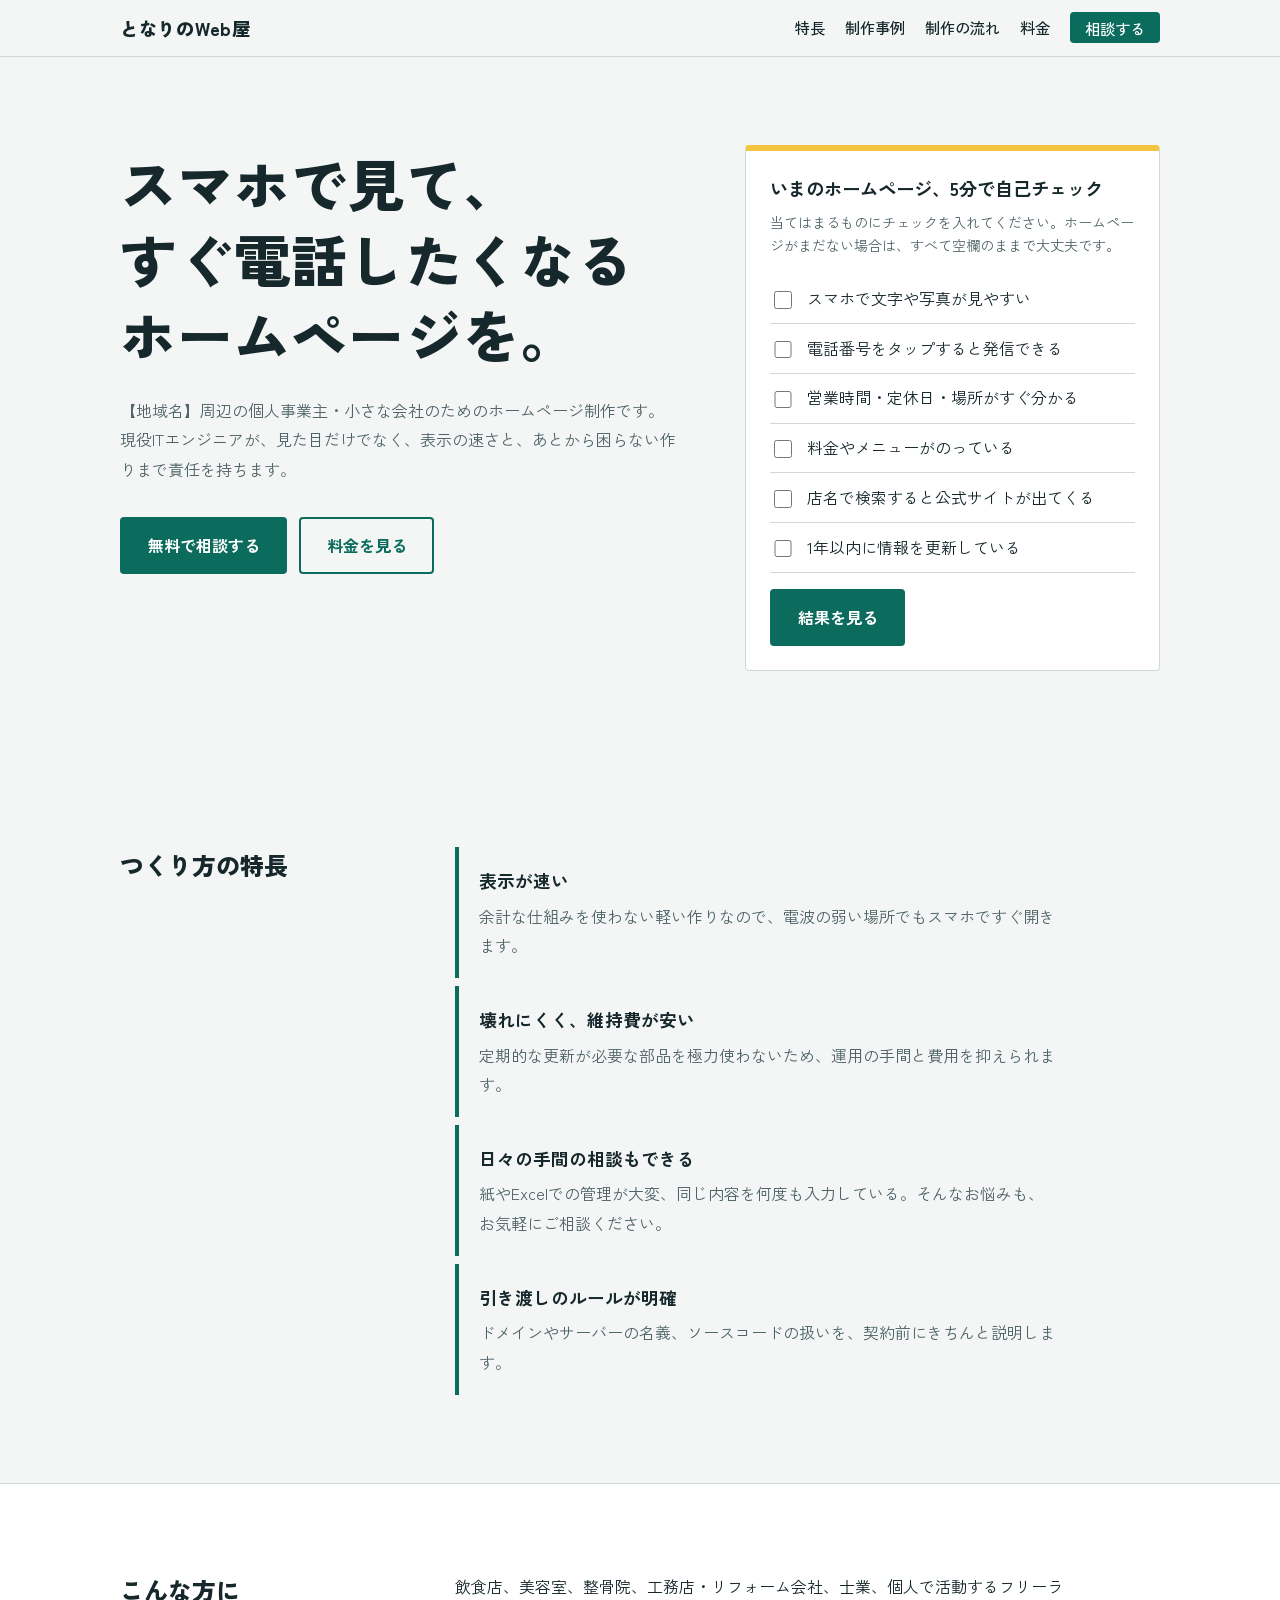
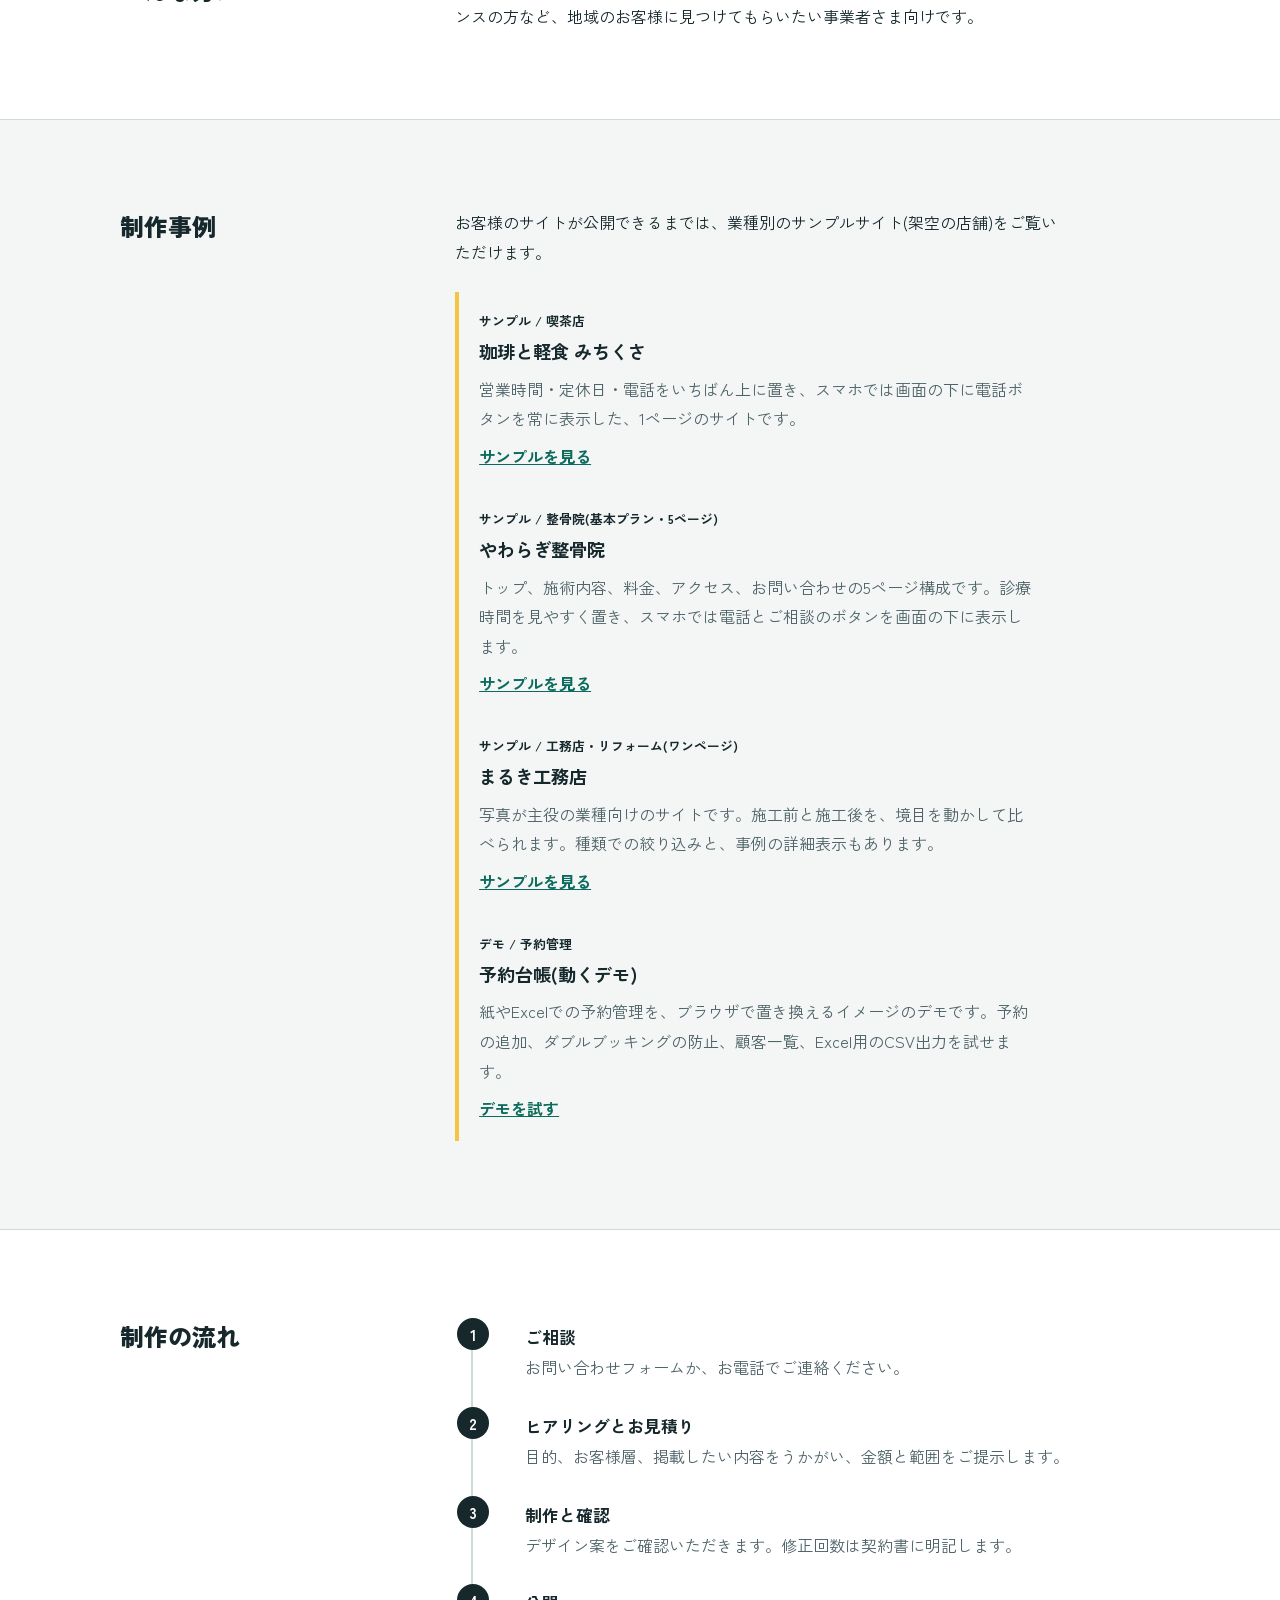
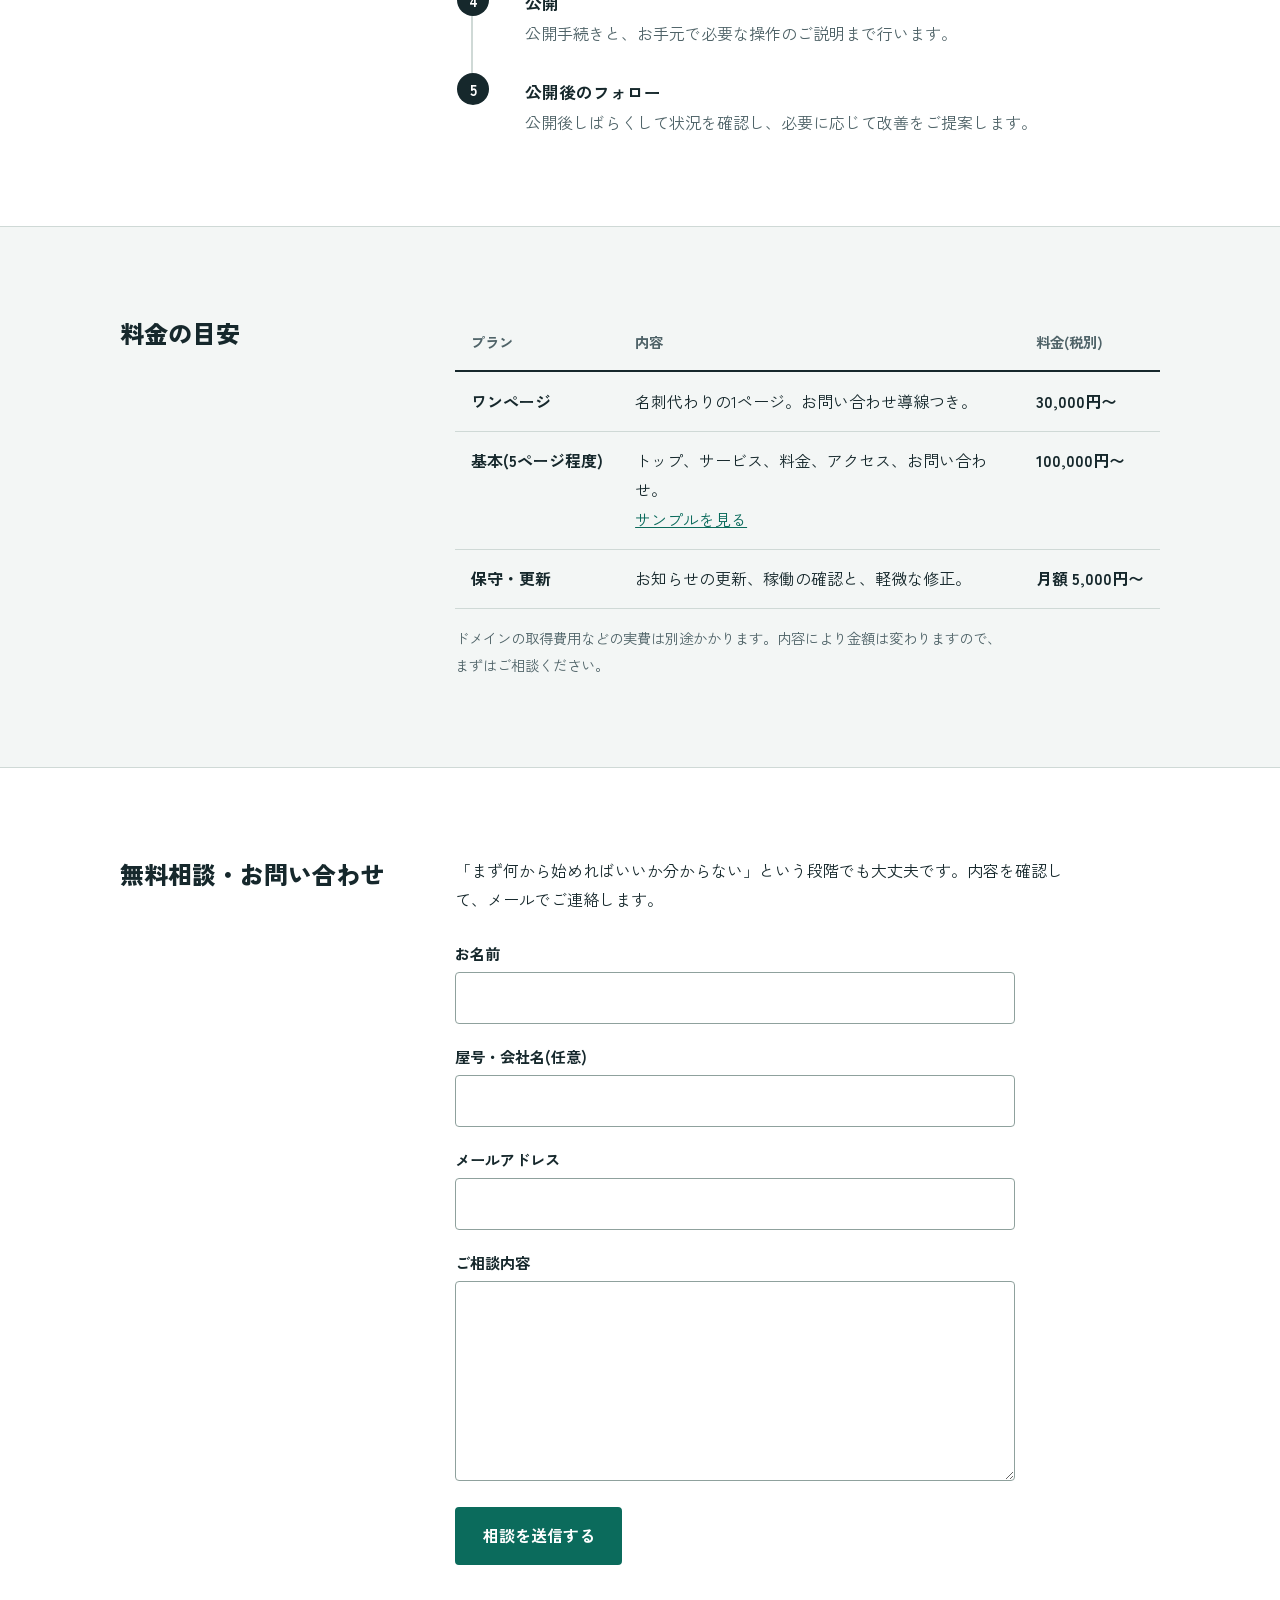
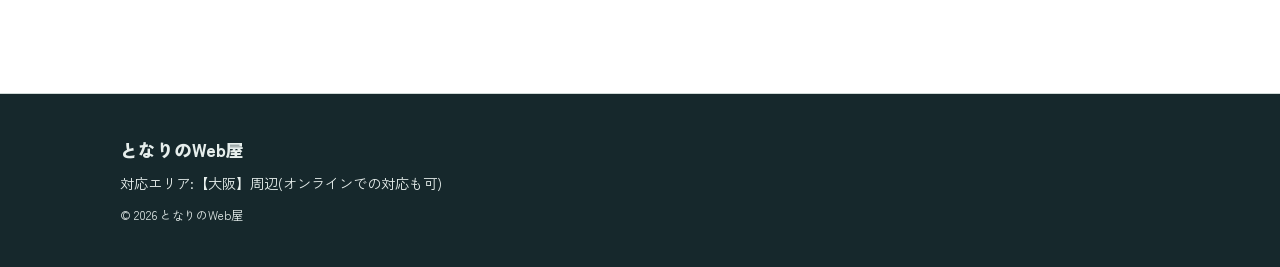
==== index.html @ 178b3c49 "Add files via upload" ====
<!DOCTYPE html>
<html lang="ja">
<head>
  <meta charset="UTF-8">
  <meta name="viewport" content="width=device-width, initial-scale=1">
  <!-- TODO: 【屋号】と【地域名】を実際のものに置き換える(エディタの一括置換が便利) -->
  <title>となりのWeb屋 | 大阪の小さなお店・会社のホームページ制作</title>
  <meta name="description" content="大阪周辺の個人事業主・小さな会社向けホームページ制作。スマホで見やすく、表示が速く、維持費が安い。現役ITエンジニアが対応します。">
  <meta property="og:title" content="となりのWeb屋 | ホームページ制作">
  <meta property="og:description" content="スマホで見て、すぐ電話したくなるホームページを。">
  <meta property="og:type" content="website">

  <link rel="preconnect" href="https://fonts.googleapis.com">
  <link rel="preconnect" href="https://fonts.gstatic.com" crossorigin>
  <link href="https://fonts.googleapis.com/css2?family=Zen+Kaku+Gothic+New:wght@400;500;700;900&display=swap" rel="stylesheet">
  <link rel="stylesheet" href="css/style.css">
  <script src="js/main.js" defer></script>
</head>
<body>
  <a class="skip" href="#main">本文へ移動</a>

  <header class="site-header">
    <div class="wrap header-inner">
      <a class="brand" href="#top">となりのWeb屋</a>
      <nav aria-label="メインメニュー">
        <ul class="nav">
          <li><a href="#strengths">特長</a></li>
          <li><a href="#works">制作事例</a></li>
          <li><a href="#flow">制作の流れ</a></li>
          <li><a href="#price">料金</a></li>
          <li><a href="#contact" class="nav-cta">相談する</a></li>
        </ul>
      </nav>
    </div>
  </header>

  <main id="main">
    <!-- ヒーロー -->
    <section class="hero" id="top">
      <div class="wrap hero-grid">
        <div class="hero-copy">
          <h1>
            <span>スマホで見て、</span><span>すぐ電話したくなる</span><span>ホームページを。</span>
          </h1>
          <p class="lead">
            【地域名】周辺の個人事業主・小さな会社のためのホームページ制作です。
            現役ITエンジニアが、見た目だけでなく、表示の速さと、あとから困らない作りまで責任を持ちます。
          </p>
          <p class="hero-actions">
            <a class="btn" href="#contact">無料で相談する</a>
            <a class="btn btn-ghost" href="#price">料金を見る</a>
          </p>
        </div>

        <!-- 診断(このページの目玉) -->
        <div class="check" id="check">
          <h2 class="check-title">いまのホームページ、5分で自己チェック</h2>
          <p class="check-note">当てはまるものにチェックを入れてください。ホームページがまだない場合は、すべて空欄のままで大丈夫です。</p>
          <form id="check-form">
            <fieldset>
              <legend class="visually-hidden">ホームページのチェック項目</legend>
              <label class="item"><input type="checkbox" name="q" data-advice="スマホの画面幅に合わせた表示にすると、読みやすさが大きく変わります。"><span>スマホで文字や写真が見やすい</span></label>
              <label class="item"><input type="checkbox" name="q" data-advice="電話番号をタップで発信できるようにすると、問い合わせの手間が減ります。"><span>電話番号をタップすると発信できる</span></label>
              <label class="item"><input type="checkbox" name="q" data-advice="営業時間・定休日・地図は、お客様がまず探す情報です。目立つ場所に置きましょう。"><span>営業時間・定休日・場所がすぐ分かる</span></label>
              <label class="item"><input type="checkbox" name="q" data-advice="料金やメニューが分かると、問い合わせ前の不安が減ります。"><span>料金やメニューがのっている</span></label>
              <label class="item"><input type="checkbox" name="q" data-advice="店名で検索したときに公式サイトが出るよう、基本の設定を整えます。"><span>店名で検索すると公式サイトが出てくる</span></label>
              <label class="item"><input type="checkbox" name="q" data-advice="古い情報のままだと不信感につながります。更新しやすい形にしておくのがおすすめです。"><span>1年以内に情報を更新している</span></label>
            </fieldset>
            <button class="btn" type="submit">結果を見る</button>
          </form>
          <div id="check-result" class="result" aria-live="polite" hidden></div>
        </div>
      </div>
    </section>

    <!-- 特長 -->
    <section class="section" id="strengths">
      <div class="wrap split">
        <h2>つくり方の特長</h2>
        <dl class="points">
          <div>
            <dt>表示が速い</dt>
            <dd>余計な仕組みを使わない軽い作りなので、電波の弱い場所でもスマホですぐ開きます。</dd>
          </div>
          <div>
            <dt>壊れにくく、維持費が安い</dt>
            <dd>定期的な更新が必要な部品を極力使わないため、運用の手間と費用を抑えられます。</dd>
          </div>
          <div>
            <dt>日々の手間の相談もできる</dt>
            <dd>紙やExcelでの管理が大変、同じ内容を何度も入力している。そんなお悩みも、お気軽にご相談ください。</dd>
          </div>
          <div>
            <dt>引き渡しのルールが明確</dt>
            <dd>ドメインやサーバーの名義、ソースコードの扱いを、契約前にきちんと説明します。</dd>
          </div>
        </dl>
      </div>
    </section>

    <!-- 対応業種 -->
    <section class="section alt" id="target">
      <div class="wrap split">
        <h2>こんな方に</h2>
        <div>
          <p class="plain">飲食店、美容室、整骨院、工務店・リフォーム会社、士業、個人で活動するフリーランスの方など、地域のお客様に見つけてもらいたい事業者さま向けです。</p>
        </div>
      </div>
    </section>

    <!-- 制作事例 -->
    <section class="section" id="works">
      <div class="wrap split">
        <h2>制作事例</h2>
        <div>
          <p class="plain">お客様のサイトが公開できるまでは、業種別のサンプルサイト(架空の店舗)をご覧いただけます。</p>
          <!-- TODO: 実際のお客様の事例ができたら、許可を得てここに追加する。サンプルは「サンプル」と明記したままにする -->
          <ul class="works-list">
            <li>
              <p class="works-tag">サンプル / 喫茶店</p>
              <h3>珈琲と軽食 みちくさ</h3>
              <p>営業時間・定休日・電話をいちばん上に置き、スマホでは画面の下に電話ボタンを常に表示した、1ページのサイトです。</p>
              <p><a href="works/cafe-sample/">サンプルを見る</a></p>
            </li>
            <li>
              <p class="works-tag">サンプル / 整骨院(基本プラン・5ページ)</p>
              <h3>やわらぎ整骨院</h3>
              <p>トップ、施術内容、料金、アクセス、お問い合わせの5ページ構成です。診療時間を見やすく置き、スマホでは電話とご相談のボタンを画面の下に表示します。</p>
              <p><a href="works/clinic-sample/">サンプルを見る</a></p>
            </li>
            <li>
              <p class="works-tag">サンプル / 工務店・リフォーム(ワンページ)</p>
              <h3>まるき工務店</h3>
              <p>写真が主役の業種向けのサイトです。施工前と施工後を、境目を動かして比べられます。種類での絞り込みと、事例の詳細表示もあります。</p>
              <p><a href="works/reform-sample/">サンプルを見る</a></p>
            </li>
            <li>
              <p class="works-tag">デモ / 予約管理</p>
              <h3>予約台帳(動くデモ)</h3>
              <p>紙やExcelでの予約管理を、ブラウザで置き換えるイメージのデモです。予約の追加、ダブルブッキングの防止、顧客一覧、Excel用のCSV出力を試せます。</p>
              <p><a href="works/reservation-demo/">デモを試す</a></p>
            </li>
          </ul>
        </div>
      </div>
    </section>

    <!-- 流れ -->
    <section class="section alt" id="flow">
      <div class="wrap split">
        <h2>制作の流れ</h2>
        <ol class="flow">
          <li><strong>ご相談</strong><span>お問い合わせフォームか、お電話でご連絡ください。</span></li>
          <li><strong>ヒアリングとお見積り</strong><span>目的、お客様層、掲載したい内容をうかがい、金額と範囲をご提示します。</span></li>
          <li><strong>制作と確認</strong><span>デザイン案をご確認いただきます。修正回数は契約書に明記します。</span></li>
          <li><strong>公開</strong><span>公開手続きと、お手元で必要な操作のご説明まで行います。</span></li>
          <li><strong>公開後のフォロー</strong><span>公開後しばらくして状況を確認し、必要に応じて改善をご提案します。</span></li>
        </ol>
      </div>
    </section>

    <!-- 料金 -->
    <section class="section" id="price">
      <div class="wrap split">
        <h2>料金の目安</h2>
        <div>
          <!-- TODO: 金額・範囲は自分の方針に合わせて必ず調整する -->
          <div class="table-scroll">
            <table>
              <thead>
                <tr><th scope="col">プラン</th><th scope="col">内容</th><th scope="col">料金(税別)</th></tr>
              </thead>
              <tbody>
                <tr><th scope="row">ワンページ</th><td>名刺代わりの1ページ。お問い合わせ導線つき。</td><td>30,000円〜</td></tr>
                <tr><th scope="row">基本(5ページ程度)</th><td>トップ、サービス、料金、アクセス、お問い合わせ。<br><a href="works/clinic-sample/">サンプルを見る</a></td><td>100,000円〜</td></tr>
                <tr><th scope="row">保守・更新</th><td>お知らせの更新、稼働の確認と、軽微な修正。</td><td>月額 5,000円〜</td></tr>
              </tbody>
            </table>
          </div>
          <p class="plain muted">ドメインの取得費用などの実費は別途かかります。内容により金額は変わりますので、まずはご相談ください。</p>
        </div>
      </div>
    </section>

    <!-- お問い合わせ -->
    <section class="section alt" id="contact">
      <div class="wrap split">
        <h2>無料相談・お問い合わせ</h2>
        <div>
          <p class="plain">「まず何から始めればいいか分からない」という段階でも大丈夫です。内容を確認して、メールでご連絡します。</p>
          <!-- TODO: Formspreeで作成したフォームのURLに置き換える(例: https://formspree.io/f/xxxxxxxx) -->
          <form id="contact-form" class="form" action="https://formspree.io/f/XXXXXXXX" method="POST">
            <p class="field">
              <label for="name">お名前</label>
              <input id="name" name="name" type="text" autocomplete="name" required>
            </p>
            <p class="field">
              <label for="company">屋号・会社名(任意)</label>
              <input id="company" name="company" type="text" autocomplete="organization">
            </p>
            <p class="field">
              <label for="email">メールアドレス</label>
              <input id="email" name="email" type="email" autocomplete="email" required>
            </p>
            <p class="field">
              <label for="message">ご相談内容</label>
              <textarea id="message" name="message" rows="6" required></textarea>
            </p>
            <!-- 迷惑メール対策(ボットだけが入力する欄) -->
            <p class="visually-hidden" aria-hidden="true"><label>空欄のままにしてください<input type="text" name="_gotcha" tabindex="-1" autocomplete="off"></label></p>
            <button class="btn" type="submit">相談を送信する</button>
            <p id="form-status" class="form-status" role="status"></p>
          </form>
        </div>
      </div>
    </section>
  </main>

  <footer class="site-footer">
    <div class="wrap footer-inner">
      <p class="footer-brand">となりのWeb屋</p>
      <p>対応エリア:【大阪】周辺(オンラインでの対応も可)</p>
      <p><small>&copy; <span id="year">2026</span> となりのWeb屋</small></p>
    </div>
  </footer>
</body>
</html>
---- css/style.css ----
/* ===== デザイントークン ===== */
:root {
  --bg: #f3f6f5;
  --paper: #ffffff;
  --ink: #16282c;
  --muted: #4f6368;
  --accent: #0b6b5c;
  --accent-dark: #084f44;
  --mark: #f4c542;
  --line: #cfd9d6;

  --font: "Zen Kaku Gothic New", "Hiragino Kaku Gothic ProN", "Yu Gothic", Meiryo, sans-serif;
  --max: 1040px;
}

/* ===== ベース ===== */
*, *::before, *::after { box-sizing: border-box; }
html { scroll-behavior: smooth; scroll-padding-top: 72px; }
body {
  margin: 0;
  font-family: var(--font);
  font-size: 1rem;
  line-height: 1.85;
  color: var(--ink);
  background: var(--bg);
}
h1, h2, h3, p, dl, dd, ol, ul, fieldset { margin: 0; padding: 0; }
ul, ol { list-style: none; }
a { color: var(--accent); }
img { max-width: 100%; height: auto; }

.wrap { width: min(100% - 2.5rem, var(--max)); margin-inline: auto; }

:focus-visible { outline: 3px solid var(--mark); outline-offset: 2px; }

.visually-hidden {
  position: absolute !important;
  width: 1px; height: 1px;
  overflow: hidden;
  clip: rect(0 0 0 0);
  white-space: nowrap;
}
.skip {
  position: absolute; left: .5rem; top: -4rem;
  background: var(--ink); color: #fff; padding: .5rem .9rem; z-index: 100;
}
.skip:focus { top: .5rem; }

/* ===== ボタン ===== */
.btn {
  display: inline-block;
  font: inherit; font-weight: 700;
  padding: .75em 1.6em;
  border: 2px solid var(--accent);
  border-radius: 4px;
  background: var(--accent); color: #fff;
  text-decoration: none; cursor: pointer;
  transition: background-color .15s;
}
.btn:hover { background: var(--accent-dark); border-color: var(--accent-dark); }
.btn-ghost { background: transparent; color: var(--accent); }
.btn-ghost:hover { background: var(--accent); color: #fff; }

/* ===== ヘッダー ===== */
.site-header {
  position: sticky; top: 0; z-index: 50;
  background: rgba(243, 246, 245, .94);
  backdrop-filter: blur(6px);
  border-bottom: 1px solid var(--line);
}
.header-inner {
  display: flex; align-items: center; justify-content: space-between;
  gap: 1rem; min-height: 56px; flex-wrap: wrap;
}
.brand { font-weight: 900; font-size: 1.15rem; color: var(--ink); text-decoration: none; letter-spacing: .04em; }
.nav { display: flex; gap: 1.25rem; align-items: center; flex-wrap: wrap; }
.nav a { color: var(--ink); text-decoration: none; font-weight: 500; font-size: .95rem; }
.nav a:hover { color: var(--accent); }
.nav .nav-cta { color: #fff; background: var(--accent); padding: .3em 1em; border-radius: 4px; }
.nav .nav-cta:hover { color: #fff; background: var(--accent-dark); }

/* ===== ヒーロー ===== */
.hero { padding: clamp(2.5rem, 7vw, 5.5rem) 0; }
.hero-grid {
  display: grid;
  grid-template-columns: minmax(0, 1.15fr) minmax(0, .85fr);
  gap: clamp(2rem, 5vw, 4rem);
  align-items: start;
}
.hero h1 {
  font-size: clamp(2rem, 5.2vw, 3.5rem);
  font-weight: 900;
  line-height: 1.35;
  letter-spacing: .02em;
}
.hero h1 span { display: inline-block; }
.lead { margin-top: 1.5rem; max-width: 36em; color: var(--muted); }
.hero-actions { margin-top: 2rem; display: flex; gap: .75rem; flex-wrap: wrap; }

/* 診断パネル */
.check {
  background: var(--paper);
  border: 1px solid var(--line);
  border-top: 6px solid var(--mark);
  border-radius: 4px;
  padding: 1.5rem;
}
.check-title { font-size: 1.15rem; font-weight: 700; line-height: 1.5; }
.check-note { margin-top: .5rem; font-size: .875rem; color: var(--muted); line-height: 1.7; }
.check fieldset { border: 0; margin: 1rem 0; min-width: 0; }
.item {
  display: flex; gap: .75rem; align-items: flex-start;
  padding: .6rem 0;
  border-bottom: 1px solid var(--line);
  cursor: pointer;
}
.item input { margin-top: .45rem; width: 1.1rem; height: 1.1rem; accent-color: var(--accent); flex: none; }
.result { margin-top: 1.25rem; padding-top: 1.25rem; border-top: 2px solid var(--ink); }
.result[hidden] { display: none; }
.score { font-size: 2.2rem; font-weight: 900; line-height: 1.2; }
.score small { font-size: 1rem; font-weight: 500; color: var(--muted); }
.result-msg { margin-top: .25rem; font-weight: 700; }
.advice { margin-top: .75rem; font-size: .9rem; }
.advice li { padding-left: 1.1em; position: relative; margin-top: .35rem; }
.advice li::before { content: ""; position: absolute; left: 0; top: .85em; width: .5em; height: 2px; background: var(--accent); }
.result .btn { margin-top: 1rem; }

/* ===== セクション共通 ===== */
.section { padding: clamp(3rem, 7vw, 5.5rem) 0; }
.section.alt { background: var(--paper); border-block: 1px solid var(--line); }
.split {
  display: grid;
  grid-template-columns: minmax(0, 1fr) minmax(0, 2.6fr);
  gap: 1.5rem clamp(1.5rem, 5vw, 4rem);
  align-items: start;
}
.split > h2 { font-size: 1.5rem; font-weight: 900; line-height: 1.5; }
.plain { max-width: 38em; }
.plain + .plain { margin-top: 1rem; }
.muted { color: var(--muted); font-size: .9rem; }

/* 特長 */
.points > div { padding: 1.1rem 0 1.1rem 1.25rem; border-left: 4px solid var(--accent); }
.points > div + div { margin-top: .5rem; }
.points dt { font-weight: 700; font-size: 1.1rem; }
.points dd { margin-top: .25rem; color: var(--muted); max-width: 36em; }

/* 流れ(実際に順番のある内容なので番号を使う) */
.flow { counter-reset: step; }
.flow li {
  counter-increment: step;
  position: relative;
  padding: .25rem 0 1.5rem 3.25rem;
  border-left: 2px solid var(--line);
  margin-left: 1rem;
}
.flow li:last-child { border-left-color: transparent; padding-bottom: 0; }
.flow li::before {
  content: counter(step);
  position: absolute; left: -1rem; top: 0;
  width: 2rem; height: 2rem; border-radius: 50%;
  background: var(--ink); color: #fff;
  display: grid; place-items: center;
  font-weight: 700; font-size: .95rem;
}
.flow strong { display: block; font-size: 1.05rem; }
.flow span { display: block; color: var(--muted); max-width: 34em; }

/* 料金 */
.table-scroll { overflow-x: auto; }
table { border-collapse: collapse; width: 100%; min-width: 520px; }
th, td { text-align: left; padding: .9rem 1rem; border-bottom: 1px solid var(--line); vertical-align: top; }
thead th { border-bottom: 2px solid var(--ink); font-size: .9rem; color: var(--muted); font-weight: 700; }
tbody th { font-weight: 700; white-space: nowrap; }
td:last-child { white-space: nowrap; font-weight: 700; }
.table-scroll + .muted { margin-top: 1rem; }

/* フォーム */
.form { margin-top: 1.5rem; max-width: 560px; }
.field { margin-bottom: 1.1rem; }
.field label { display: block; font-weight: 700; font-size: .95rem; margin-bottom: .3rem; }
.field input, .field textarea {
  width: 100%;
  font: inherit;
  padding: .65rem .8rem;
  border: 1px solid #8fa19d;
  border-radius: 4px;
  background: var(--paper);
  color: var(--ink);
}
.field textarea { resize: vertical; }
.form-status { margin-top: 1rem; font-weight: 700; min-height: 1.5em; }
.form-status.error { color: #a32020; }

/* 制作事例 */
.works-list { margin-top: 1.5rem; }
.works-list li { padding: 1.1rem 0 1.1rem 1.25rem; border-left: 4px solid var(--mark); max-width: 36em; }
.works-list h3 { font-size: 1.15rem; font-weight: 700; margin: .1rem 0 .4rem; }
.works-list p { color: var(--muted); }
.works-list p + p { margin-top: .5rem; }
.works-list .works-tag { font-size: .8rem; font-weight: 700; color: var(--ink); }
.works-list a { font-weight: 700; }

/* ===== フッター ===== */
.site-footer { background: var(--ink); color: #e6eeec; padding: 2.5rem 0; font-size: .9rem; }
.footer-inner p + p { margin-top: .25rem; }
.footer-brand { font-weight: 900; font-size: 1.1rem; }

/* ===== スマホ ===== */
@media (max-width: 820px) {
  .hero-grid, .split { grid-template-columns: minmax(0, 1fr); }
  .nav { gap: .9rem; }
  .nav li:nth-child(-n+4) { display: none; } /* 狭い画面では「相談する」のみ表示 */
}

@media (prefers-reduced-motion: reduce) {
  html { scroll-behavior: auto; }
  .btn { transition: none; }
}
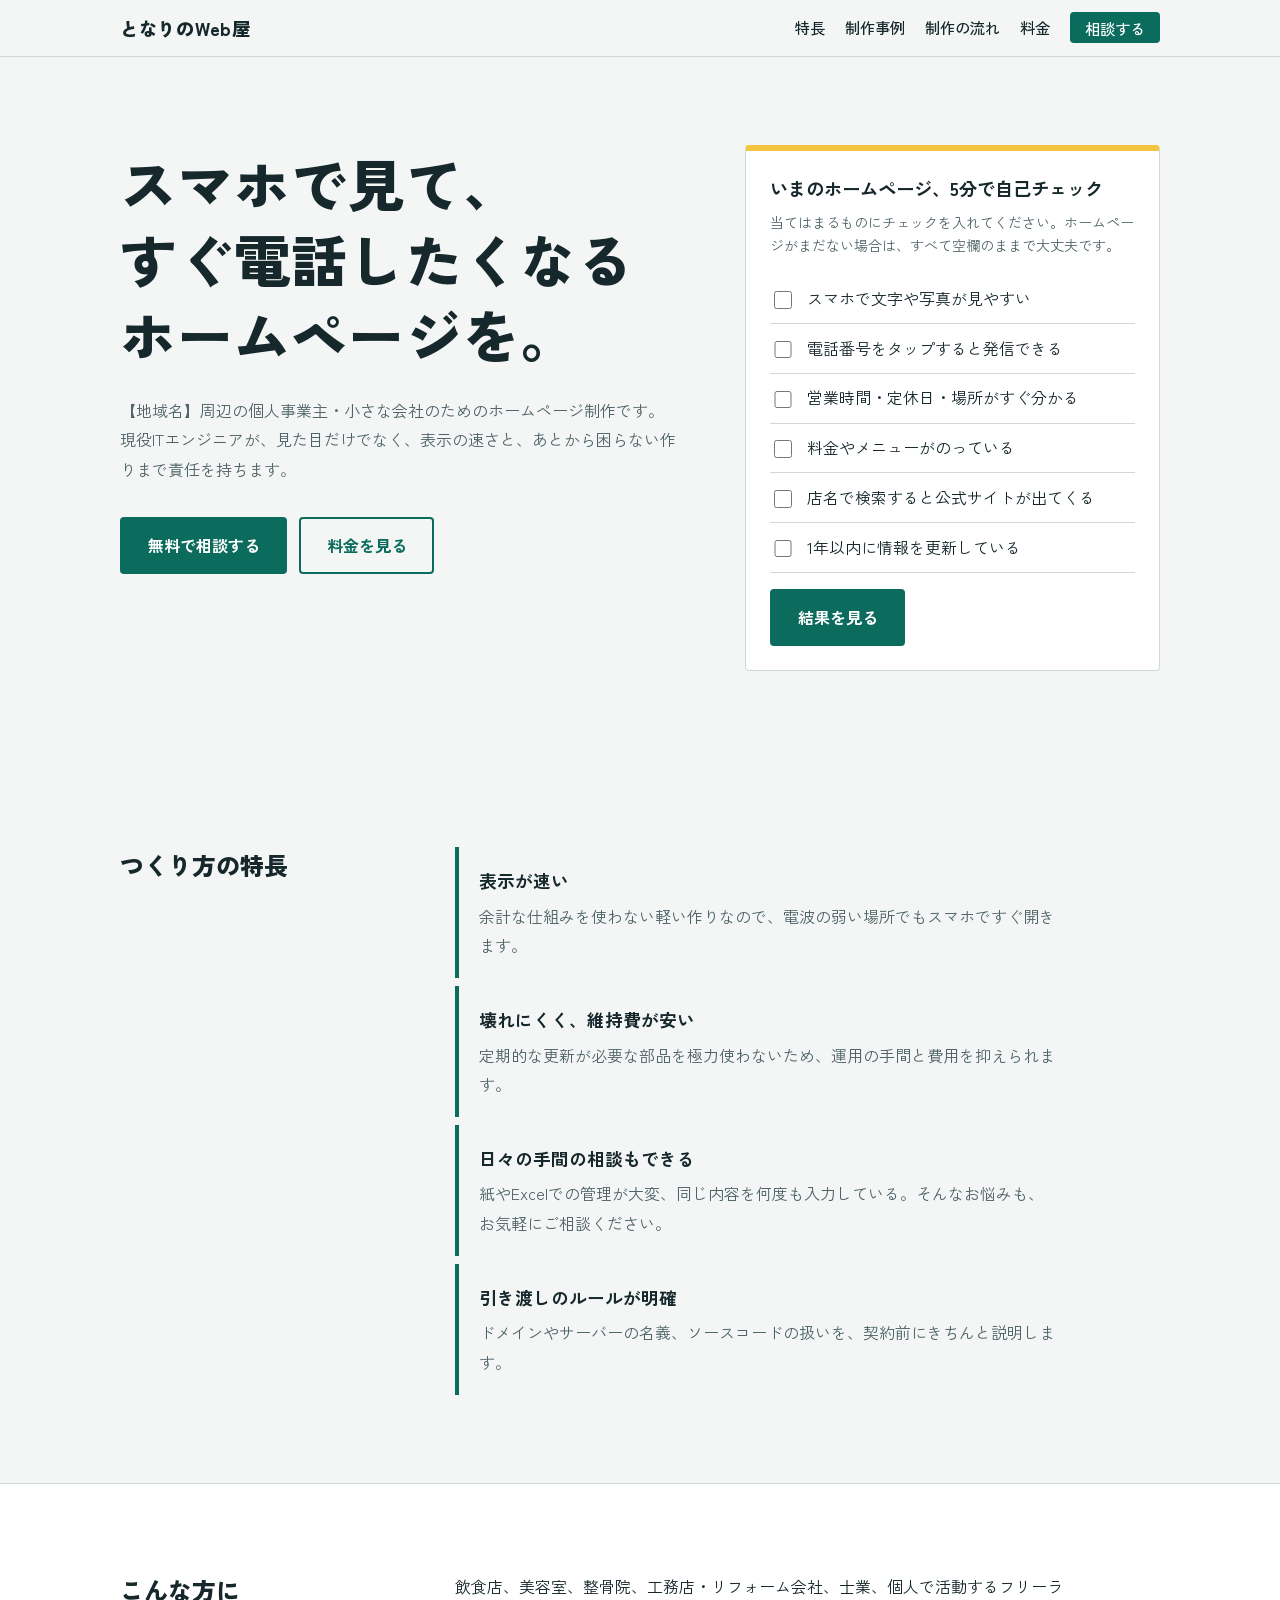
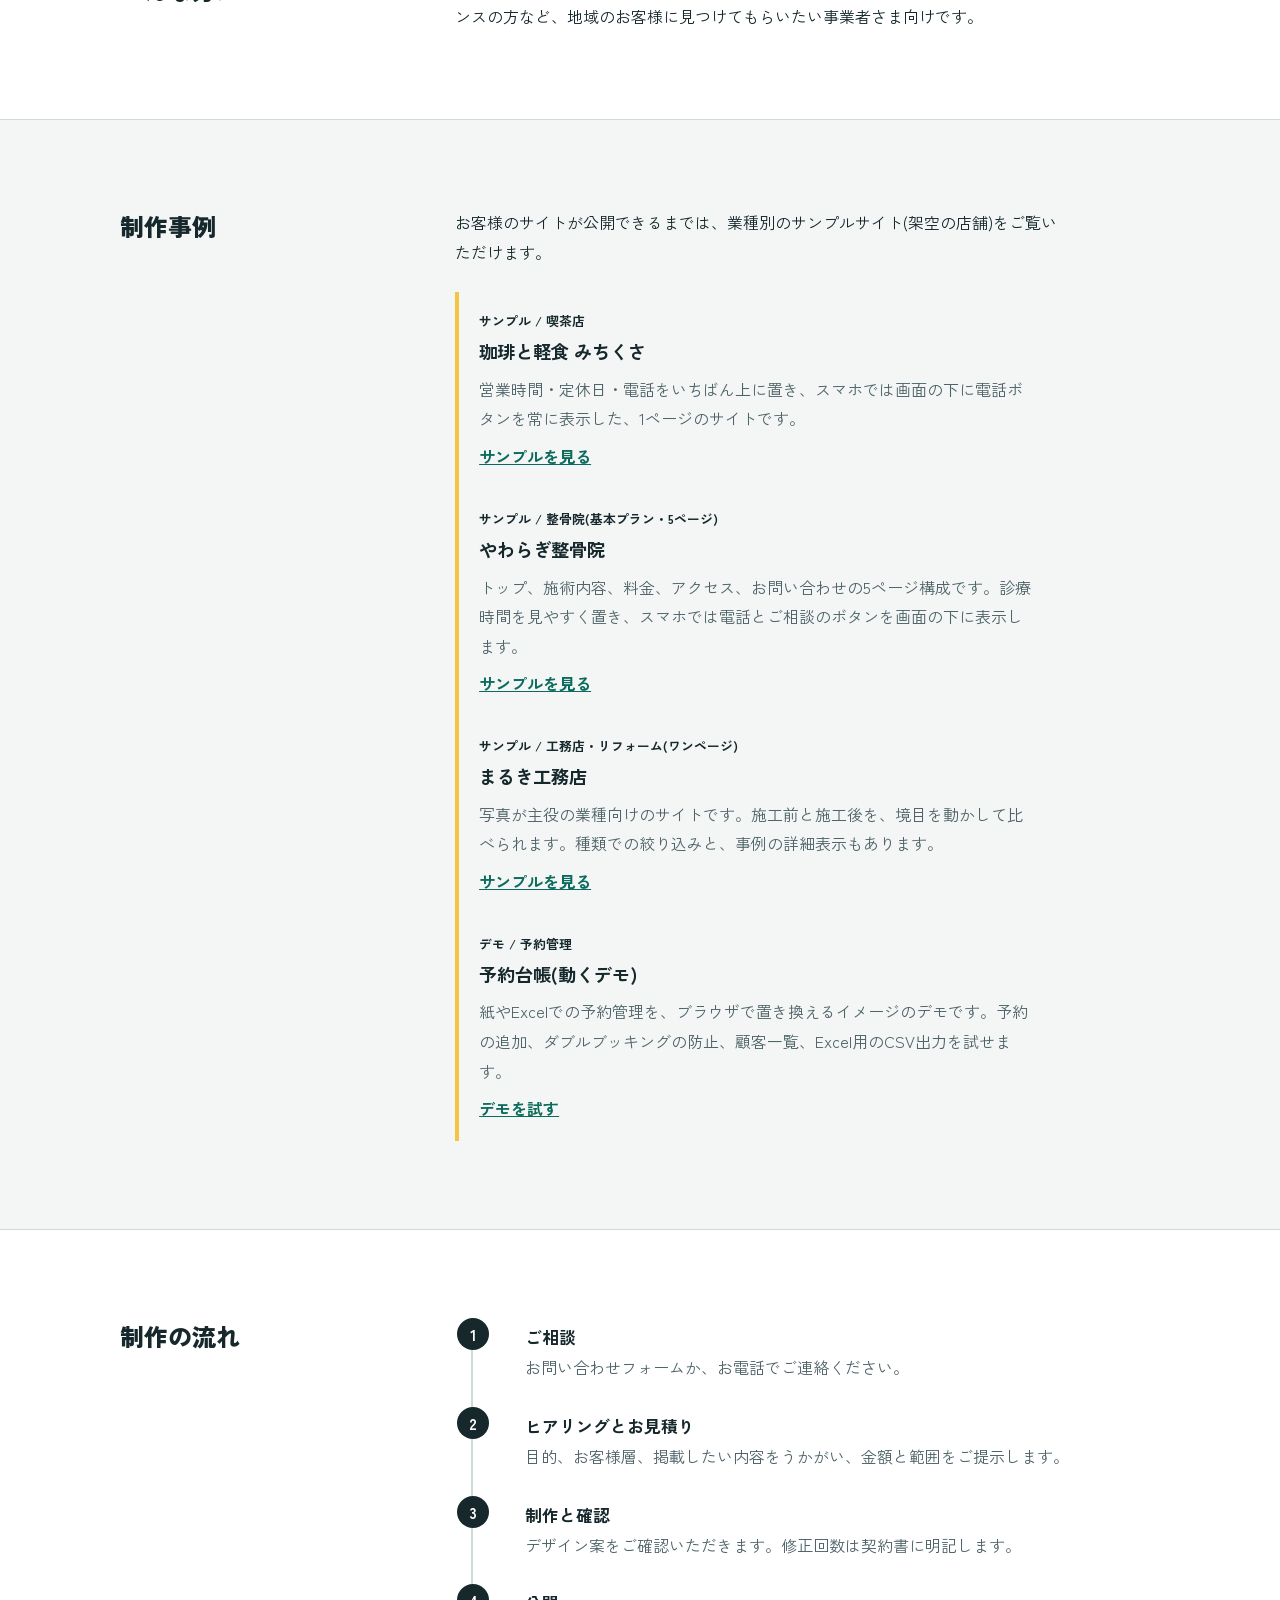
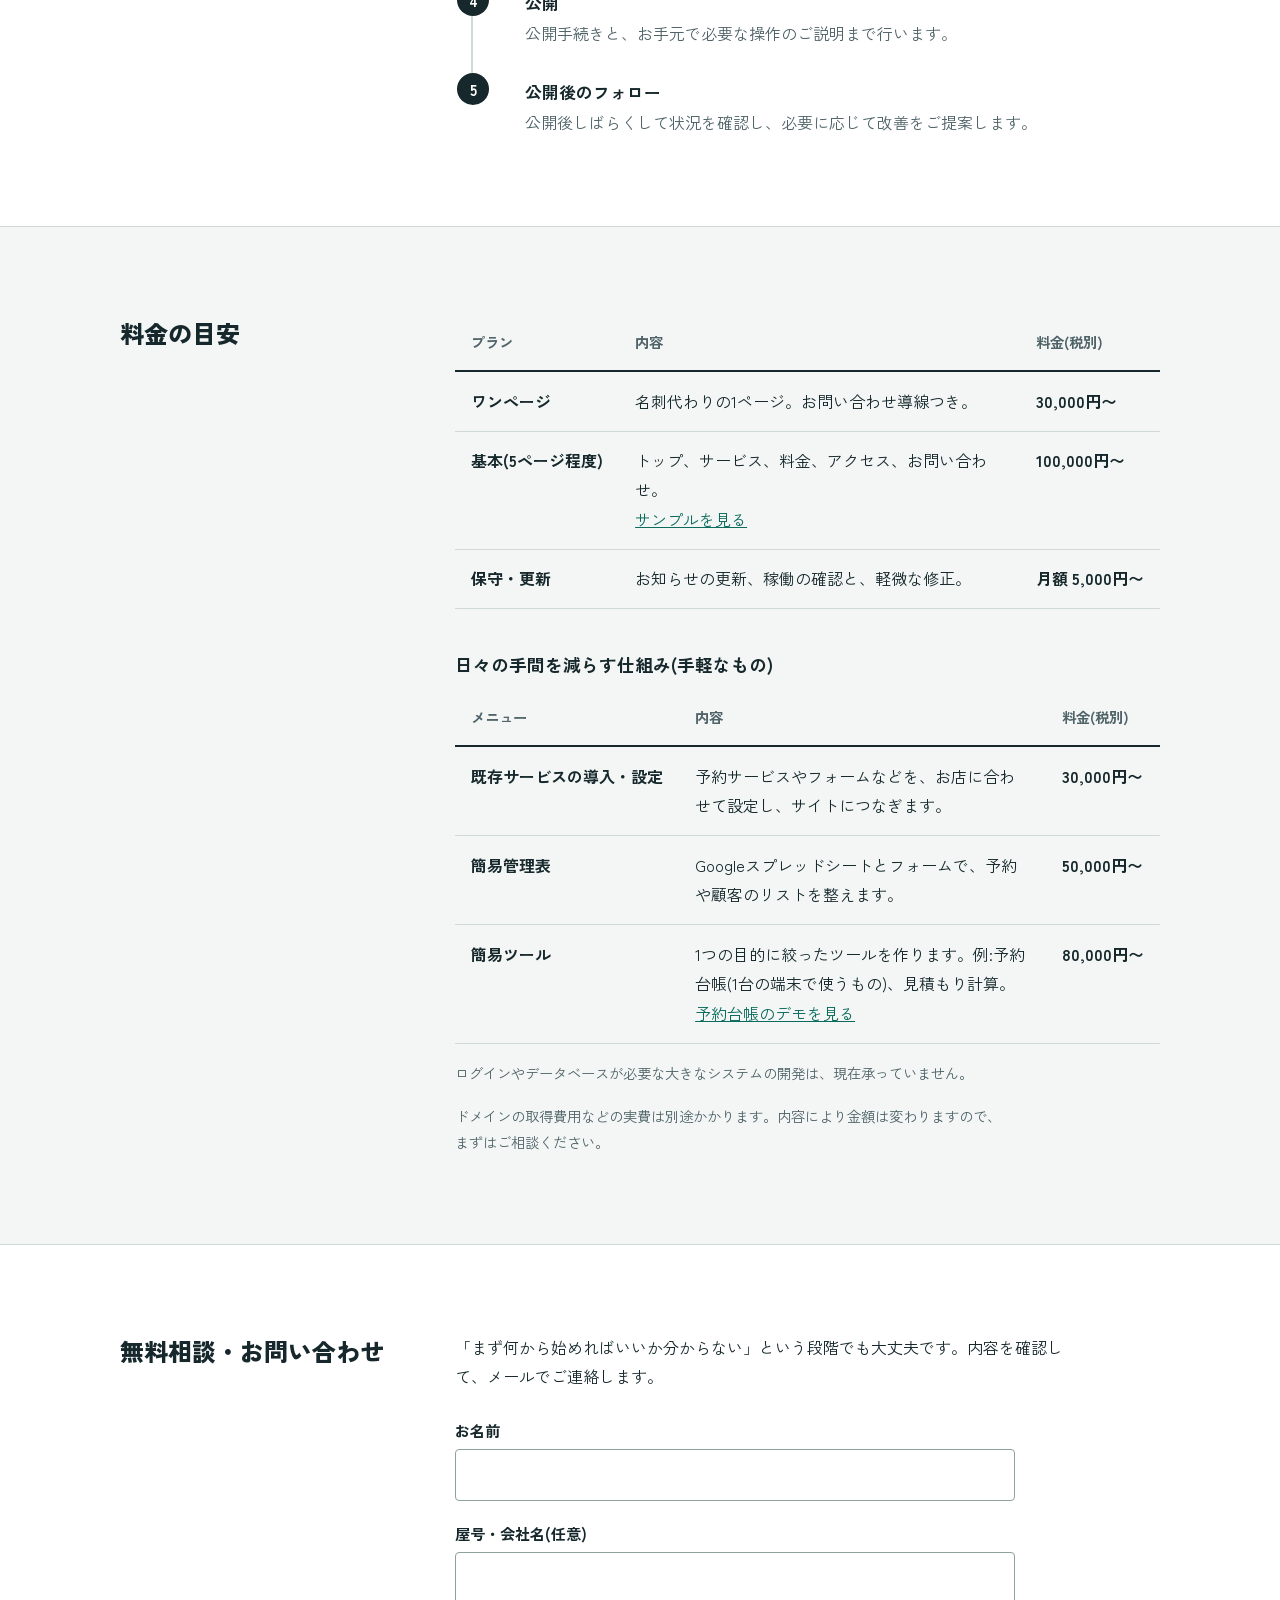
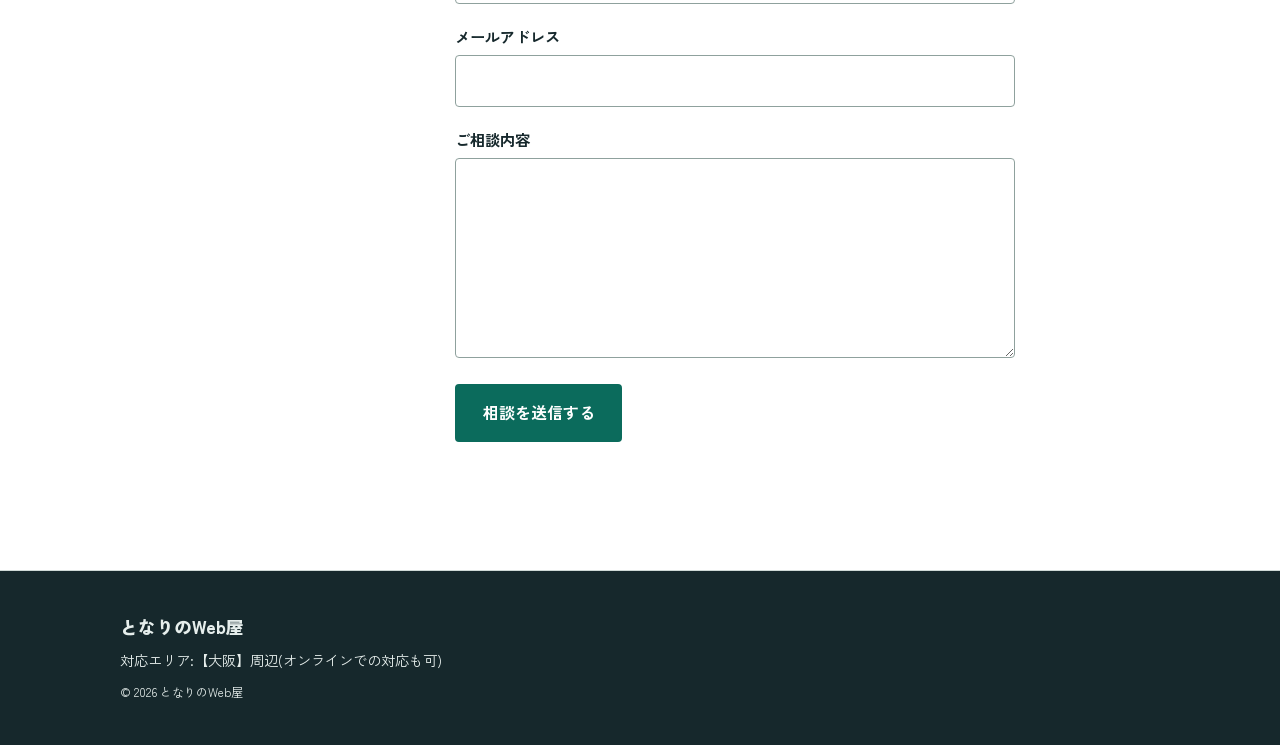
==== commit 46a5043a: "Add files via upload" ====
--- a/index.html
+++ b/index.html
@@ -177,6 +177,21 @@
               </tbody>
             </table>
           </div>
+          <!-- TODO: 金額は、自分の作業時間と目標時給から調整する -->
+          <h3 class="price-sub">日々の手間を減らす仕組み(手軽なもの)</h3>
+          <div class="table-scroll">
+            <table>
+              <thead>
+                <tr><th scope="col">メニュー</th><th scope="col">内容</th><th scope="col">料金(税別)</th></tr>
+              </thead>
+              <tbody>
+                <tr><th scope="row">既存サービスの導入・設定</th><td>予約サービスやフォームなどを、お店に合わせて設定し、サイトにつなぎます。</td><td>30,000円〜</td></tr>
+                <tr><th scope="row">簡易管理表</th><td>Googleスプレッドシートとフォームで、予約や顧客のリストを整えます。</td><td>50,000円〜</td></tr>
+                <tr><th scope="row">簡易ツール</th><td>1つの目的に絞ったツールを作ります。例:予約台帳(1台の端末で使うもの)、見積もり計算。<br><a href="works/reservation-demo/">予約台帳のデモを見る</a></td><td>80,000円〜</td></tr>
+              </tbody>
+            </table>
+          </div>
+          <p class="plain muted">ログインやデータベースが必要な大きなシステムの開発は、現在承っていません。</p>
           <p class="plain muted">ドメインの取得費用などの実費は別途かかります。内容により金額は変わりますので、まずはご相談ください。</p>
         </div>
       </div>
--- a/css/style.css
+++ b/css/style.css
@@ -174,6 +174,9 @@
 tbody th { font-weight: 700; white-space: nowrap; }
 td:last-child { white-space: nowrap; font-weight: 700; }
 .table-scroll + .muted { margin-top: 1rem; }
+
+/* 料金の小見出し */
+.price-sub { margin: 2.5rem 0 .5rem; font-size: 1.1rem; font-weight: 700; }
 
 /* フォーム */
 .form { margin-top: 1.5rem; max-width: 560px; }
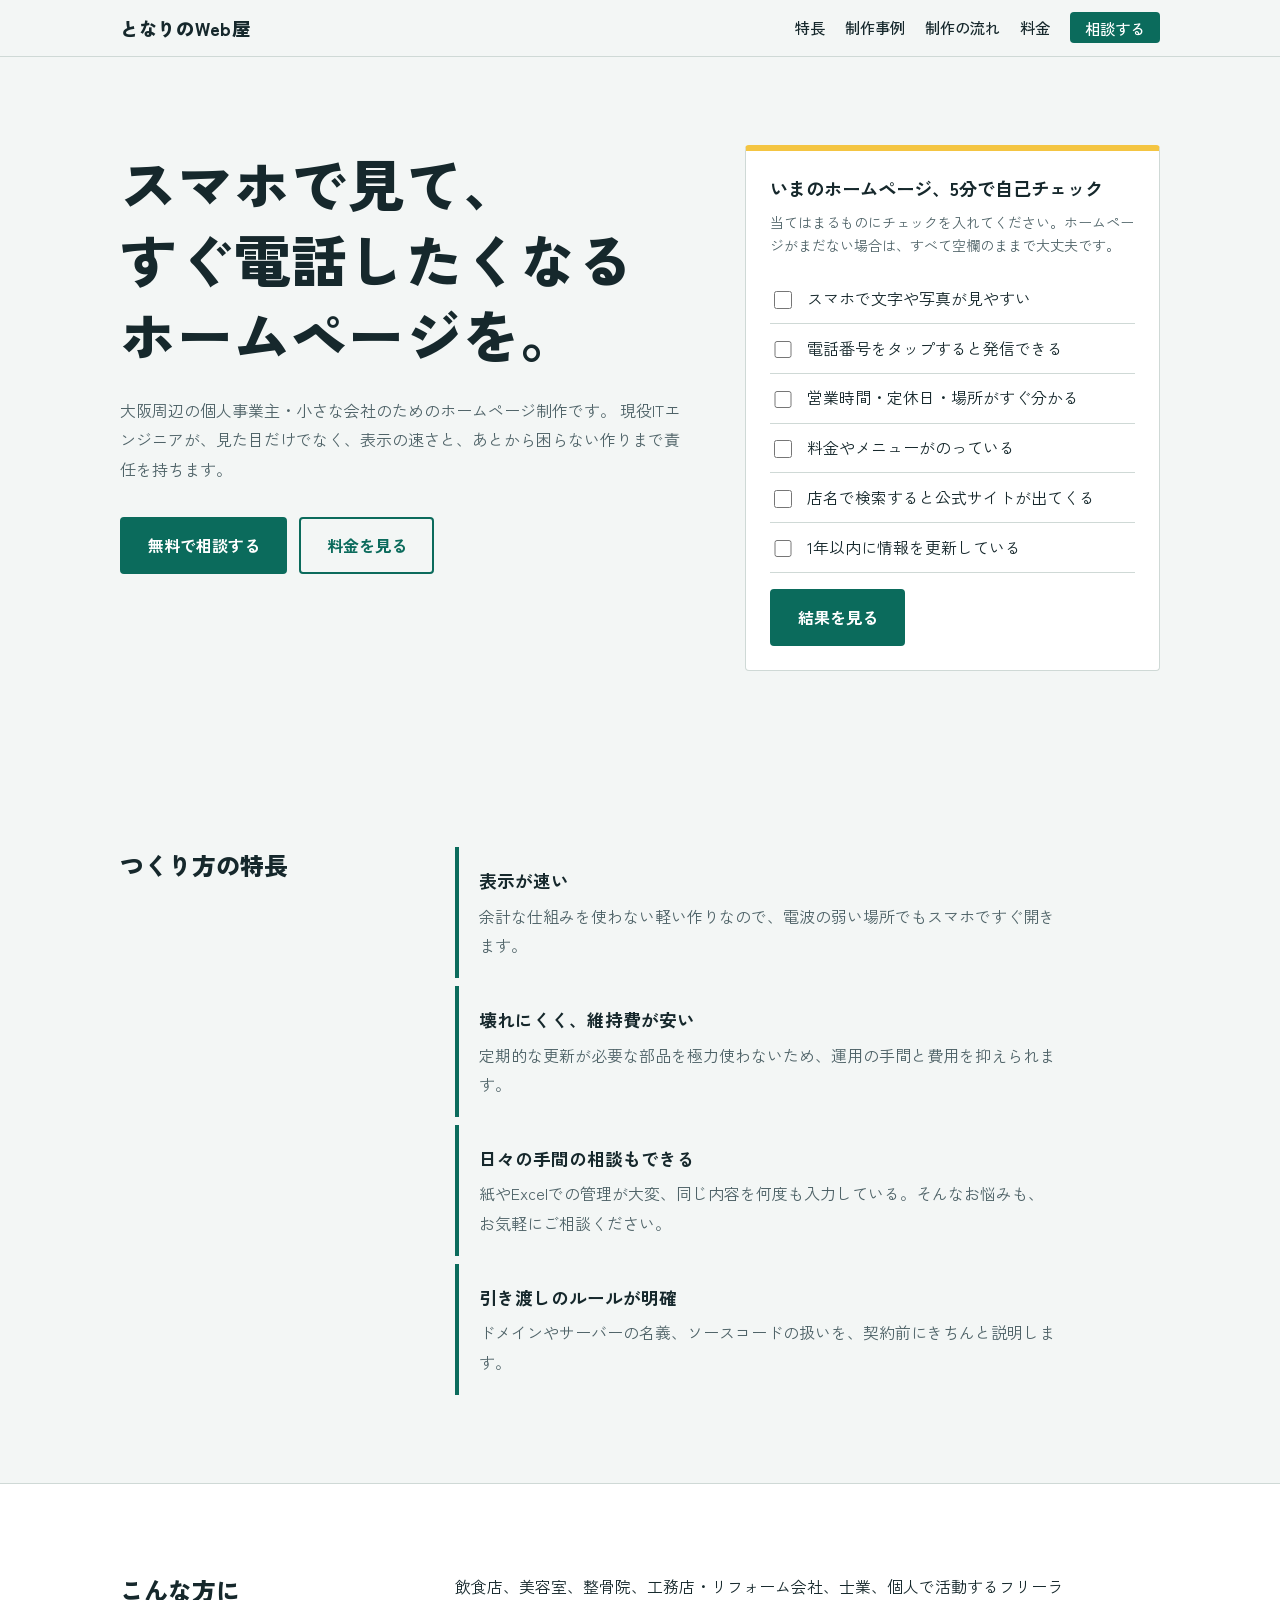
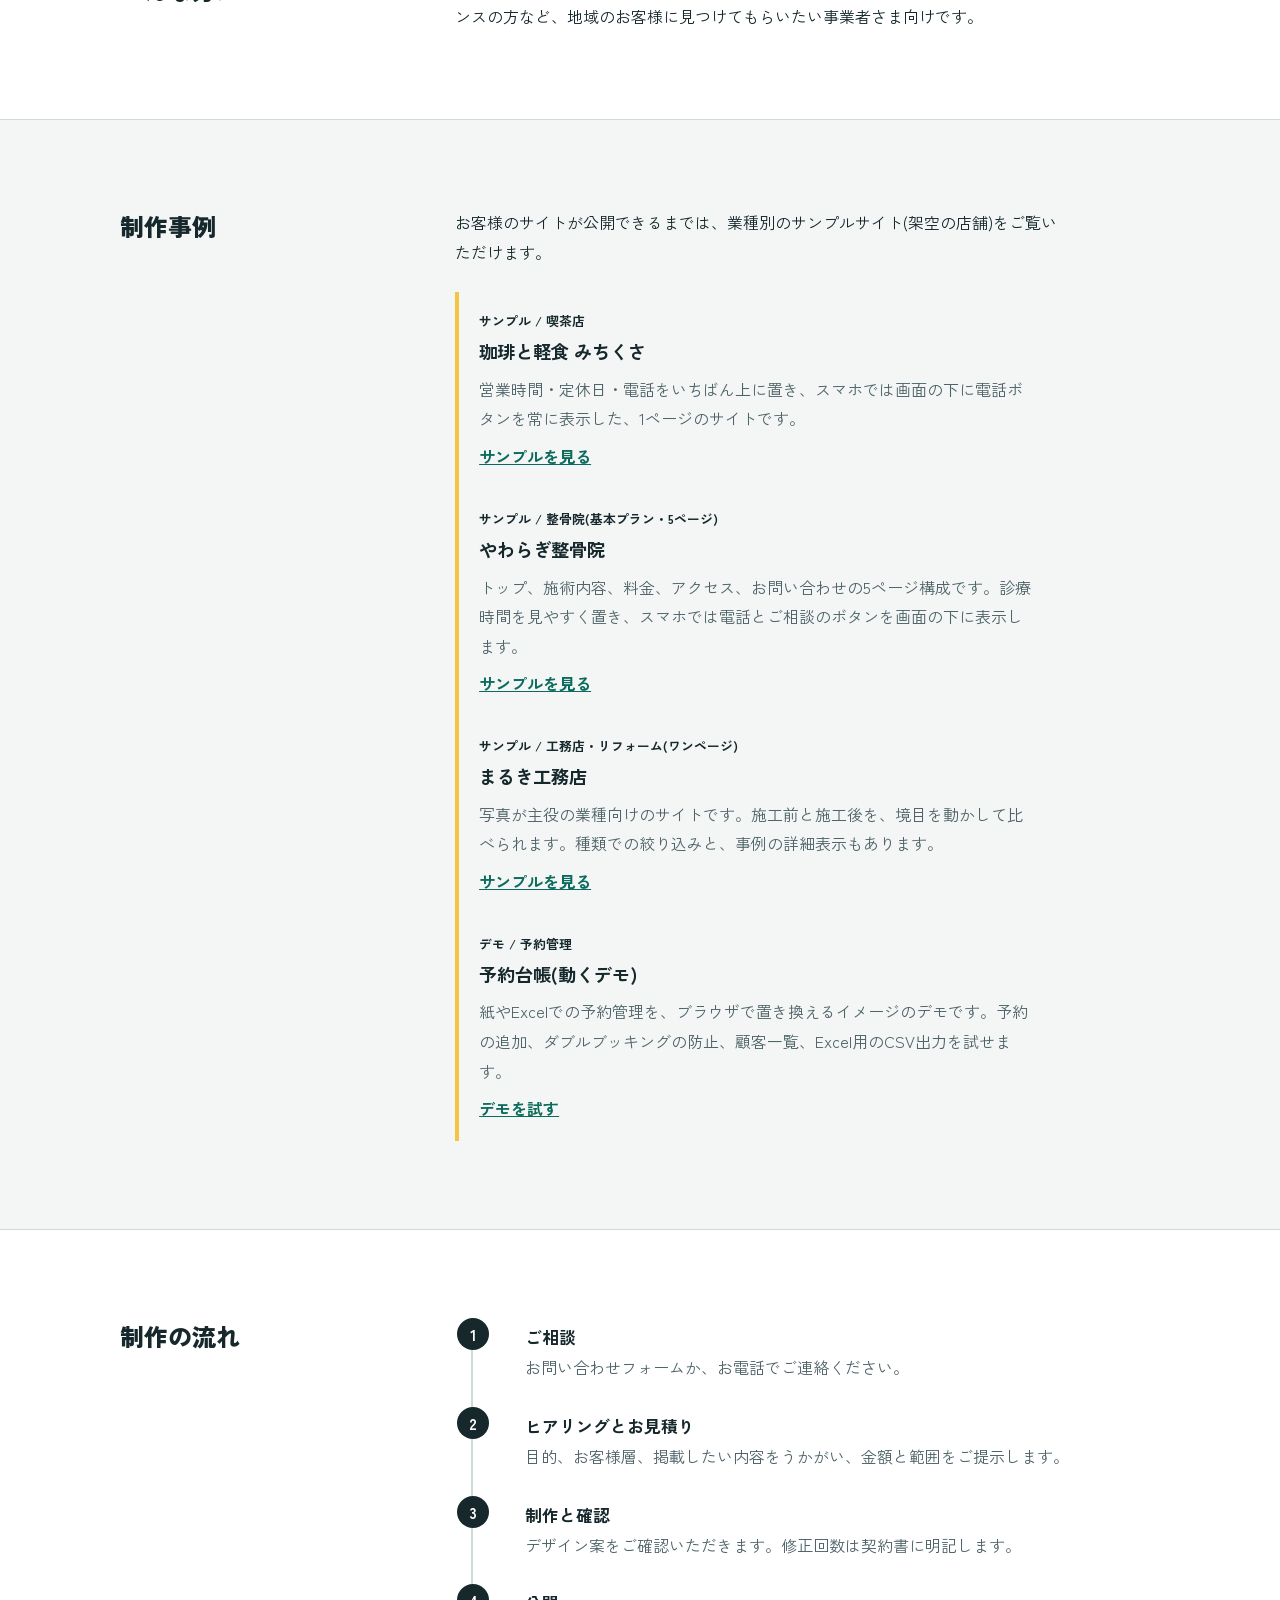
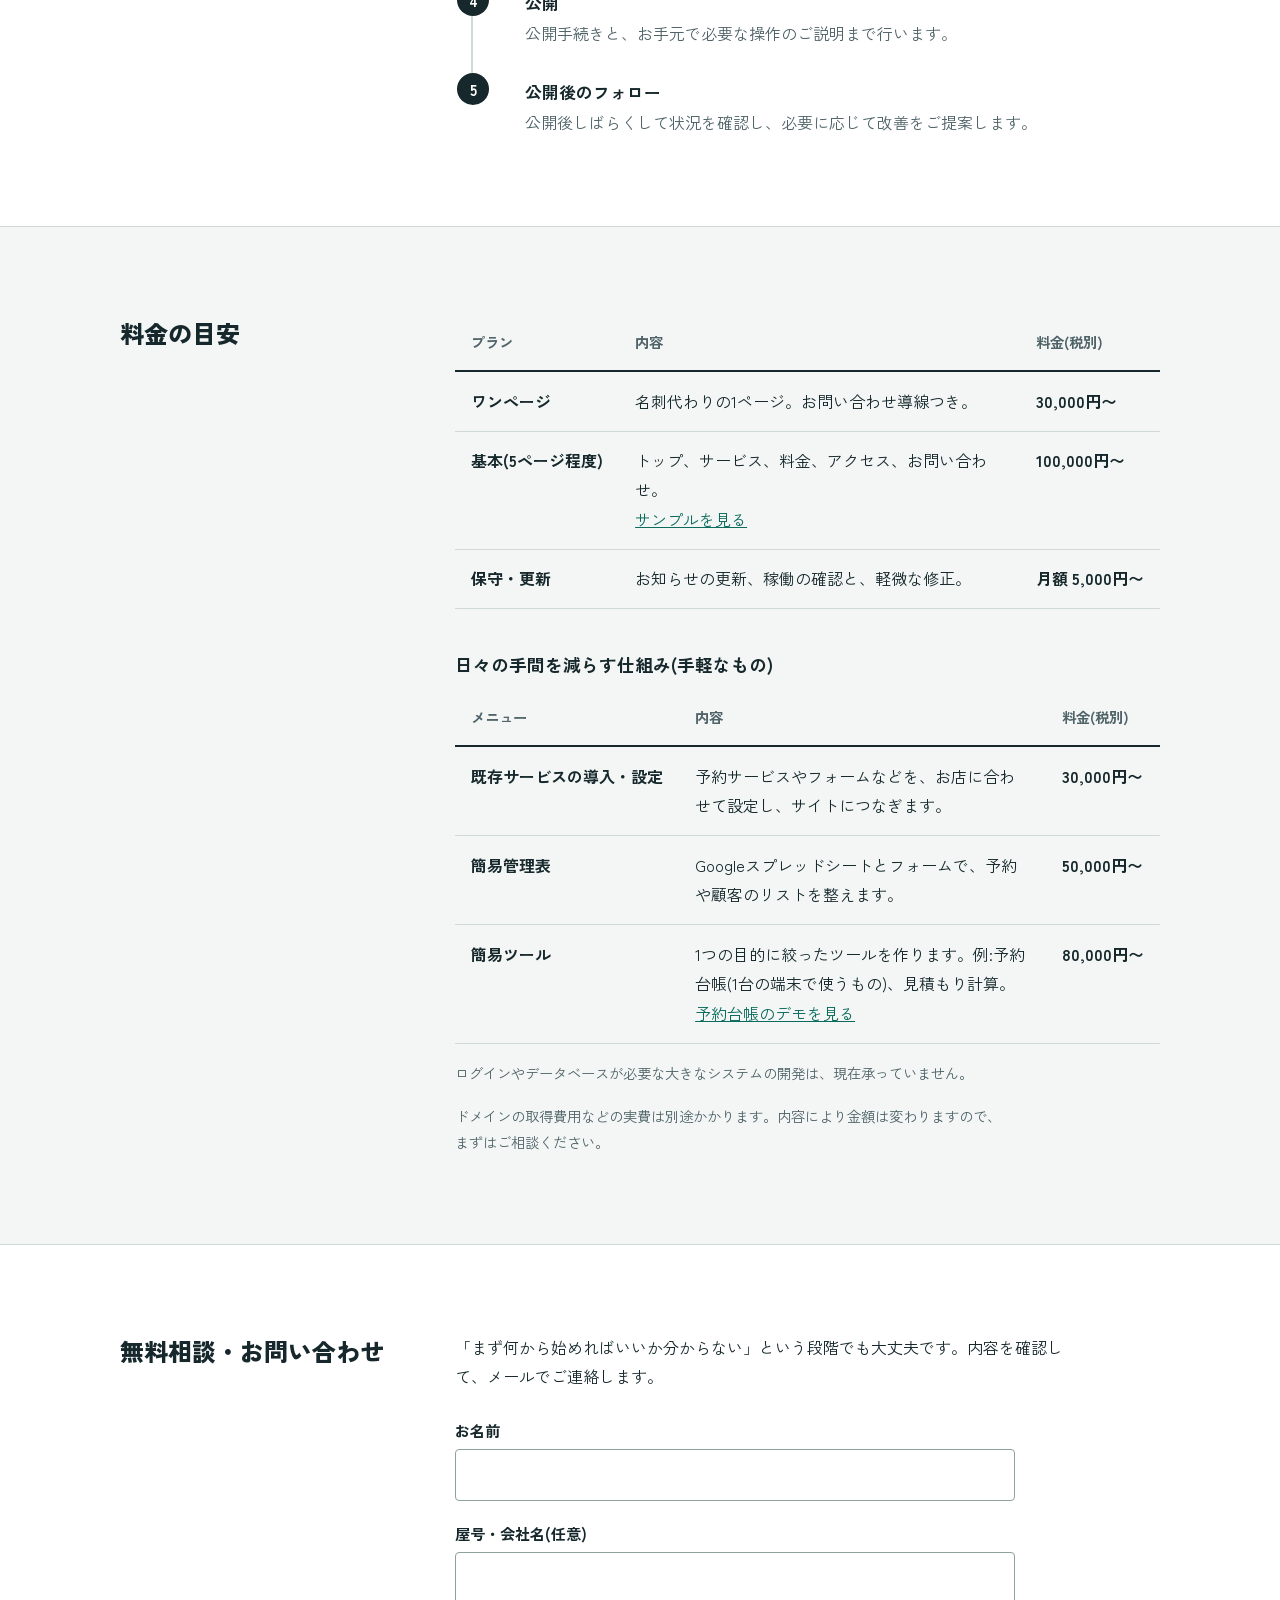
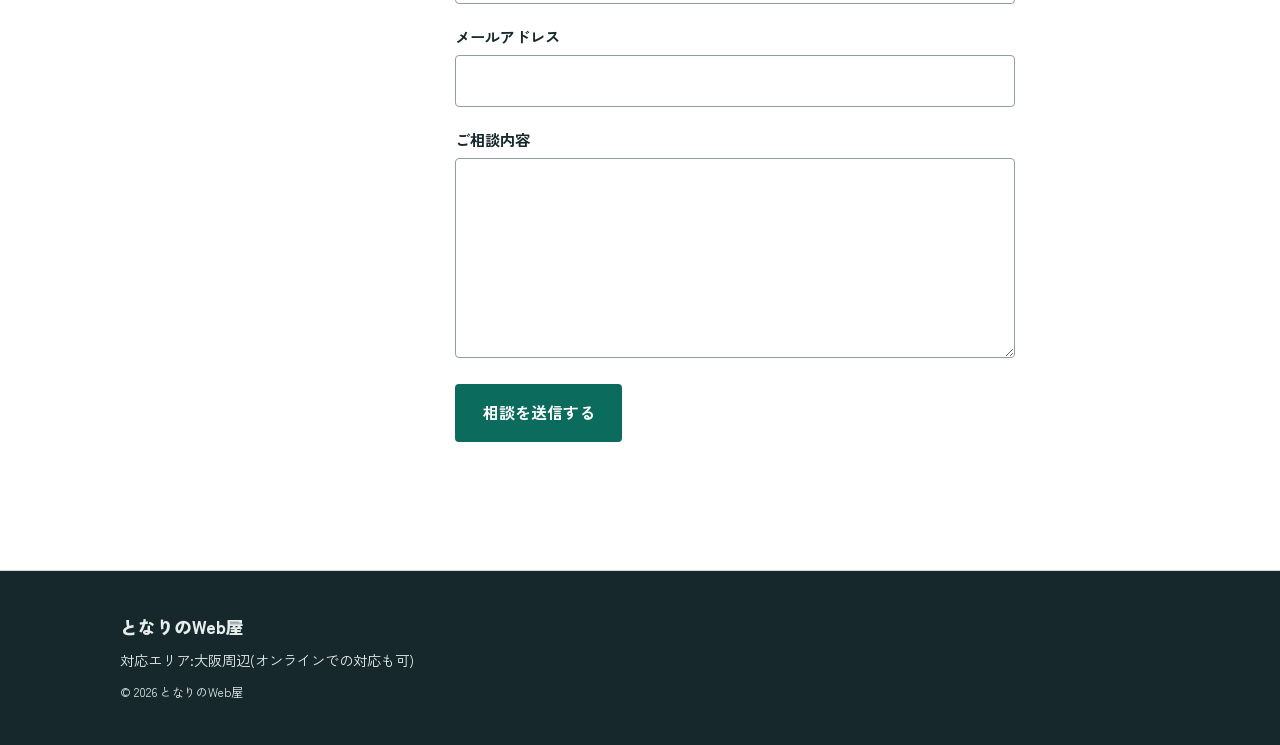
==== commit 5ca76f45: "Update location references in index.html Replaced placeholder text with actual location name for cla" ====
--- a/index.html
+++ b/index.html
@@ -3,7 +3,6 @@
 <head>
   <meta charset="UTF-8">
   <meta name="viewport" content="width=device-width, initial-scale=1">
-  <!-- TODO: 【屋号】と【地域名】を実際のものに置き換える(エディタの一括置換が便利) -->
   <title>となりのWeb屋 | 大阪の小さなお店・会社のホームページ制作</title>
   <meta name="description" content="大阪周辺の個人事業主・小さな会社向けホームページ制作。スマホで見やすく、表示が速く、維持費が安い。現役ITエンジニアが対応します。">
   <meta property="og:title" content="となりのWeb屋 | ホームページ制作">
@@ -43,7 +42,7 @@
             <span>スマホで見て、</span><span>すぐ電話したくなる</span><span>ホームページを。</span>
           </h1>
           <p class="lead">
-            【地域名】周辺の個人事業主・小さな会社のためのホームページ制作です。
+            大阪周辺の個人事業主・小さな会社のためのホームページ制作です。
             現役ITエンジニアが、見た目だけでなく、表示の速さと、あとから困らない作りまで責任を持ちます。
           </p>
           <p class="hero-actions">
@@ -234,7 +233,7 @@
   <footer class="site-footer">
     <div class="wrap footer-inner">
       <p class="footer-brand">となりのWeb屋</p>
-      <p>対応エリア:【大阪】周辺(オンラインでの対応も可)</p>
+      <p>対応エリア:大阪周辺(オンラインでの対応も可)</p>
       <p><small>&copy; <span id="year">2026</span> となりのWeb屋</small></p>
     </div>
   </footer>
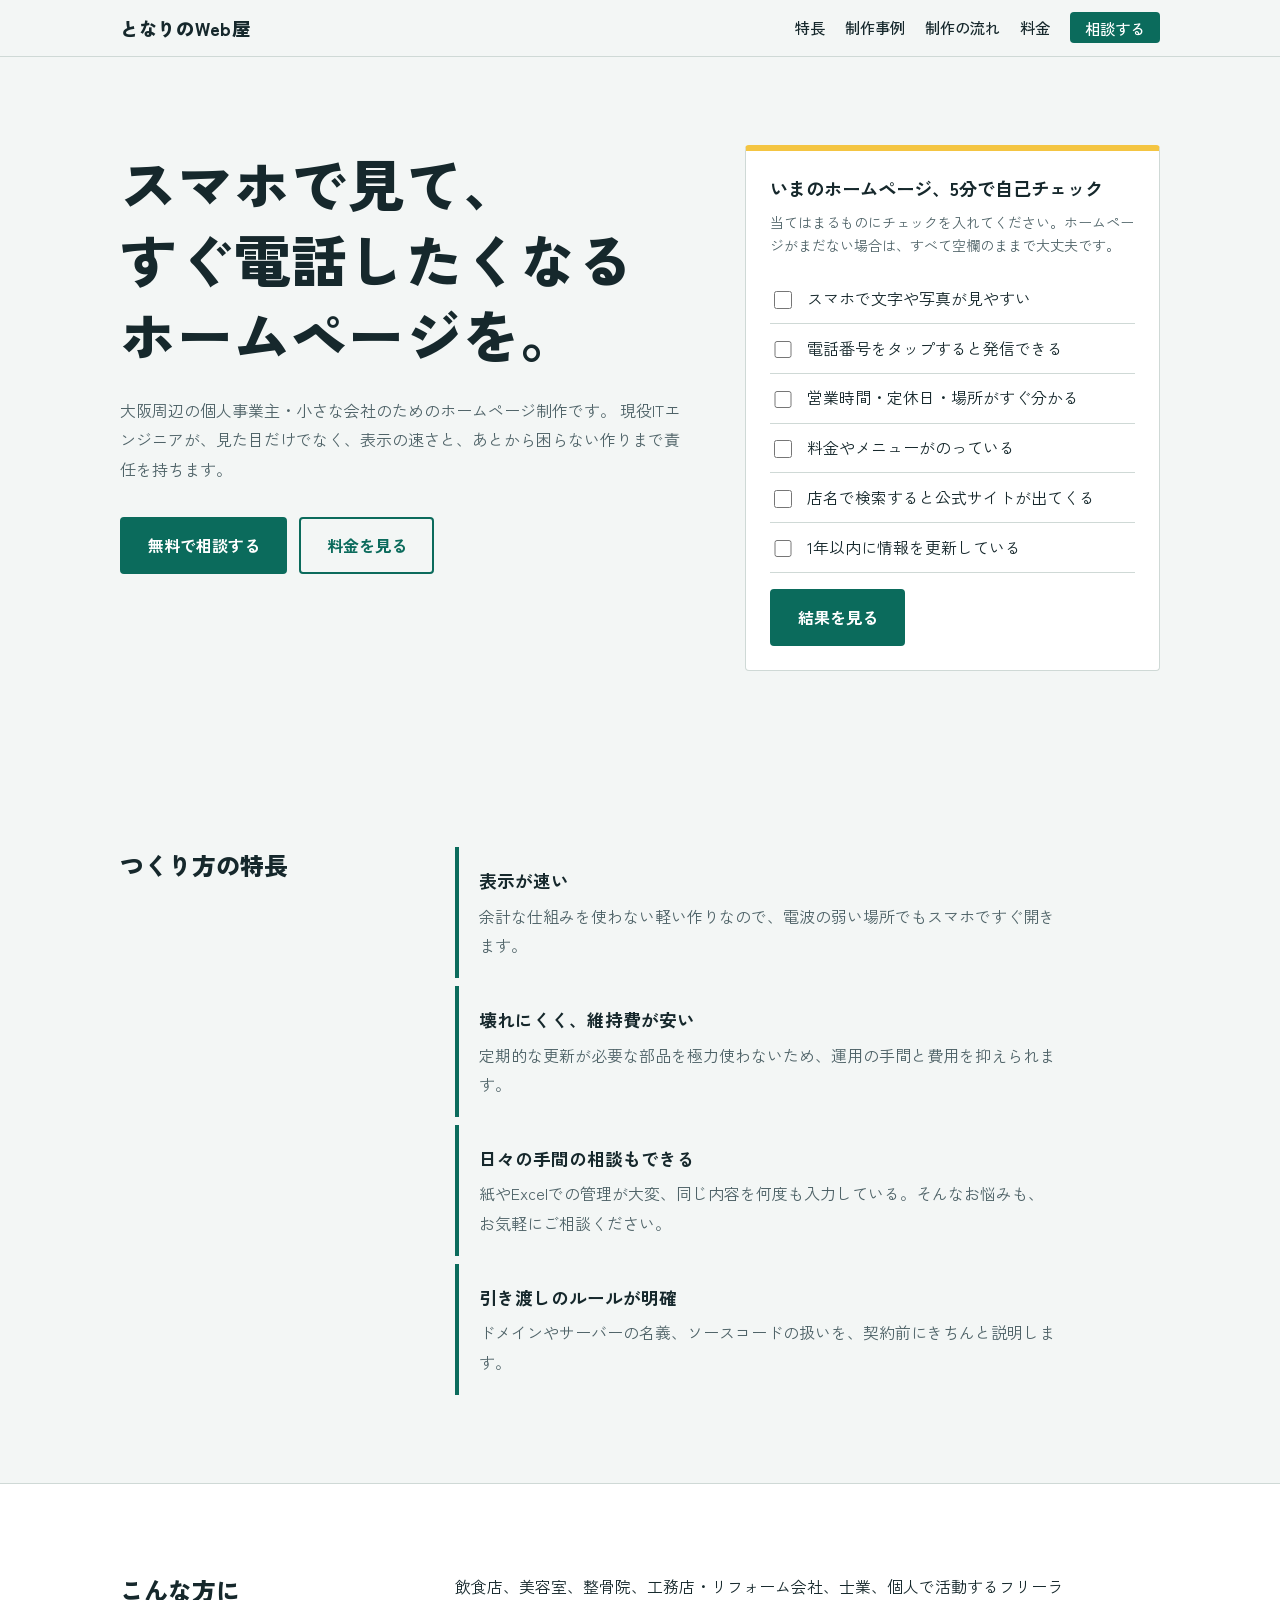
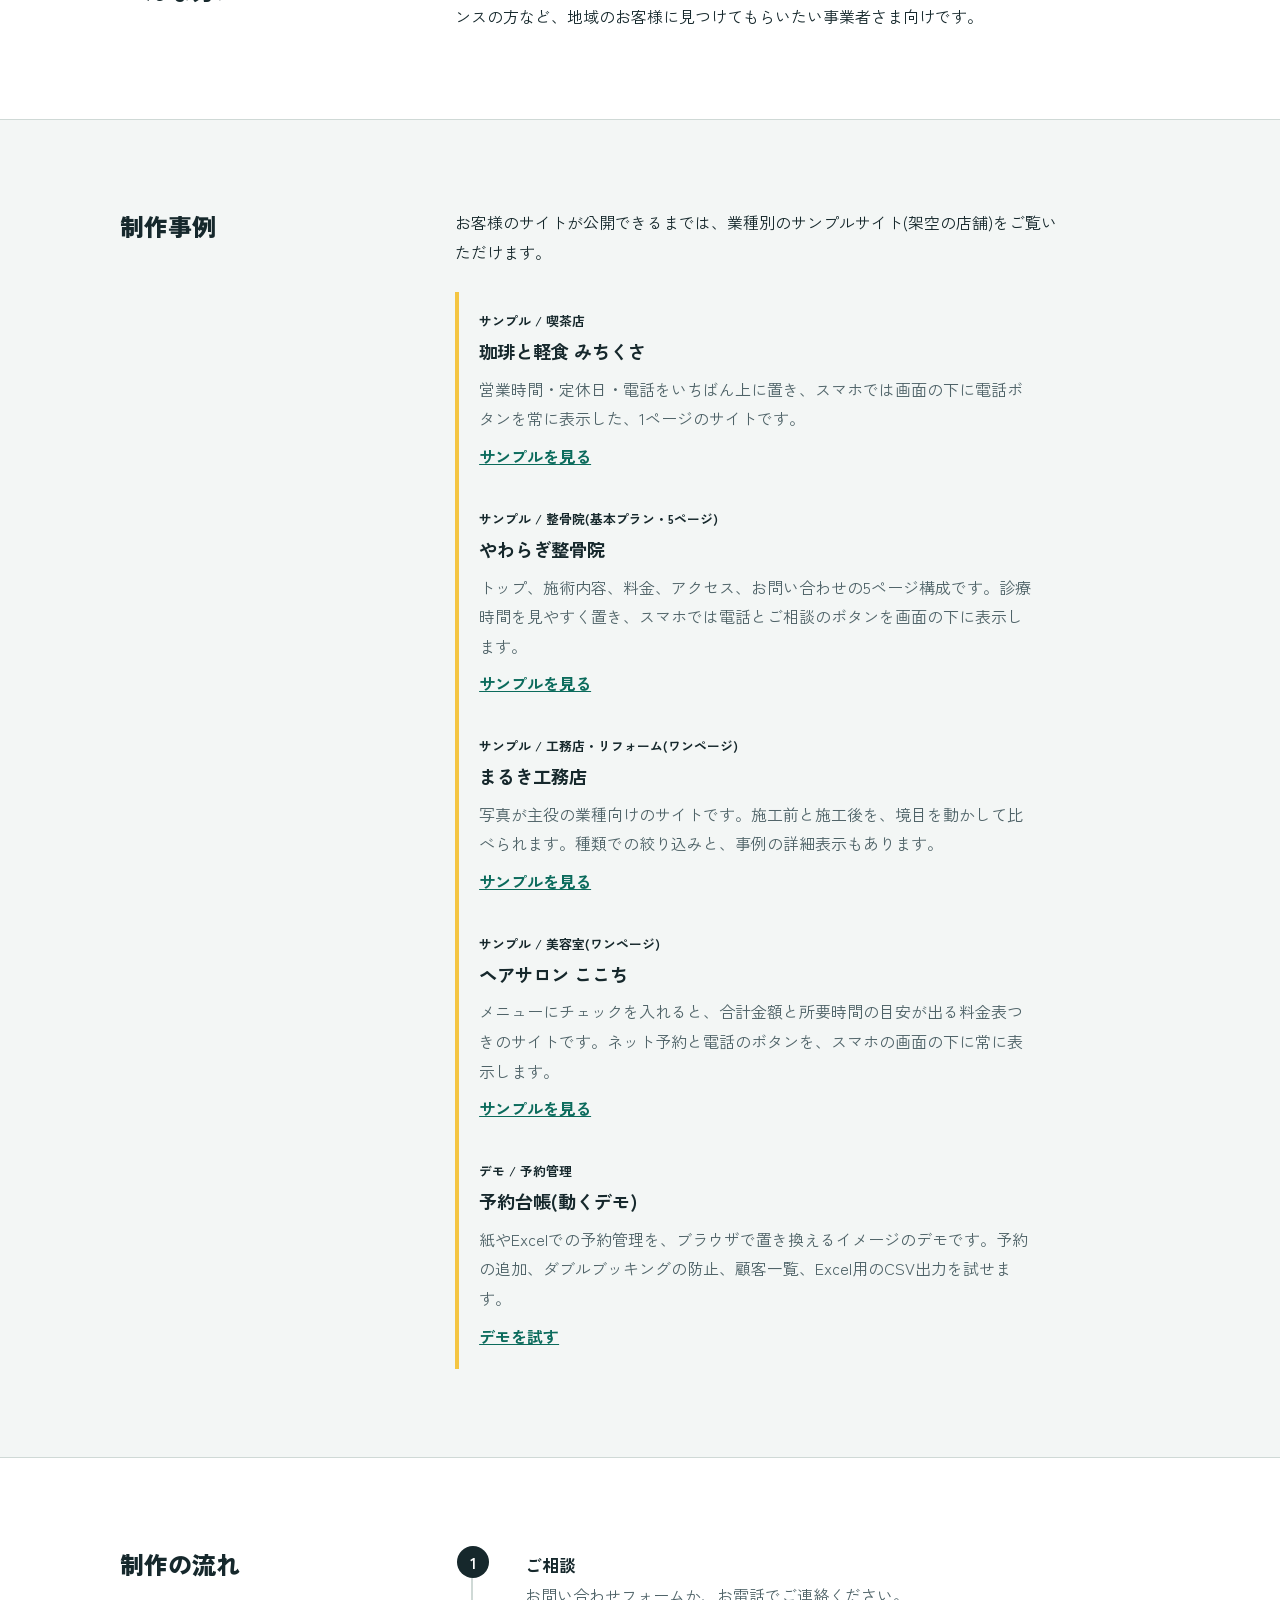
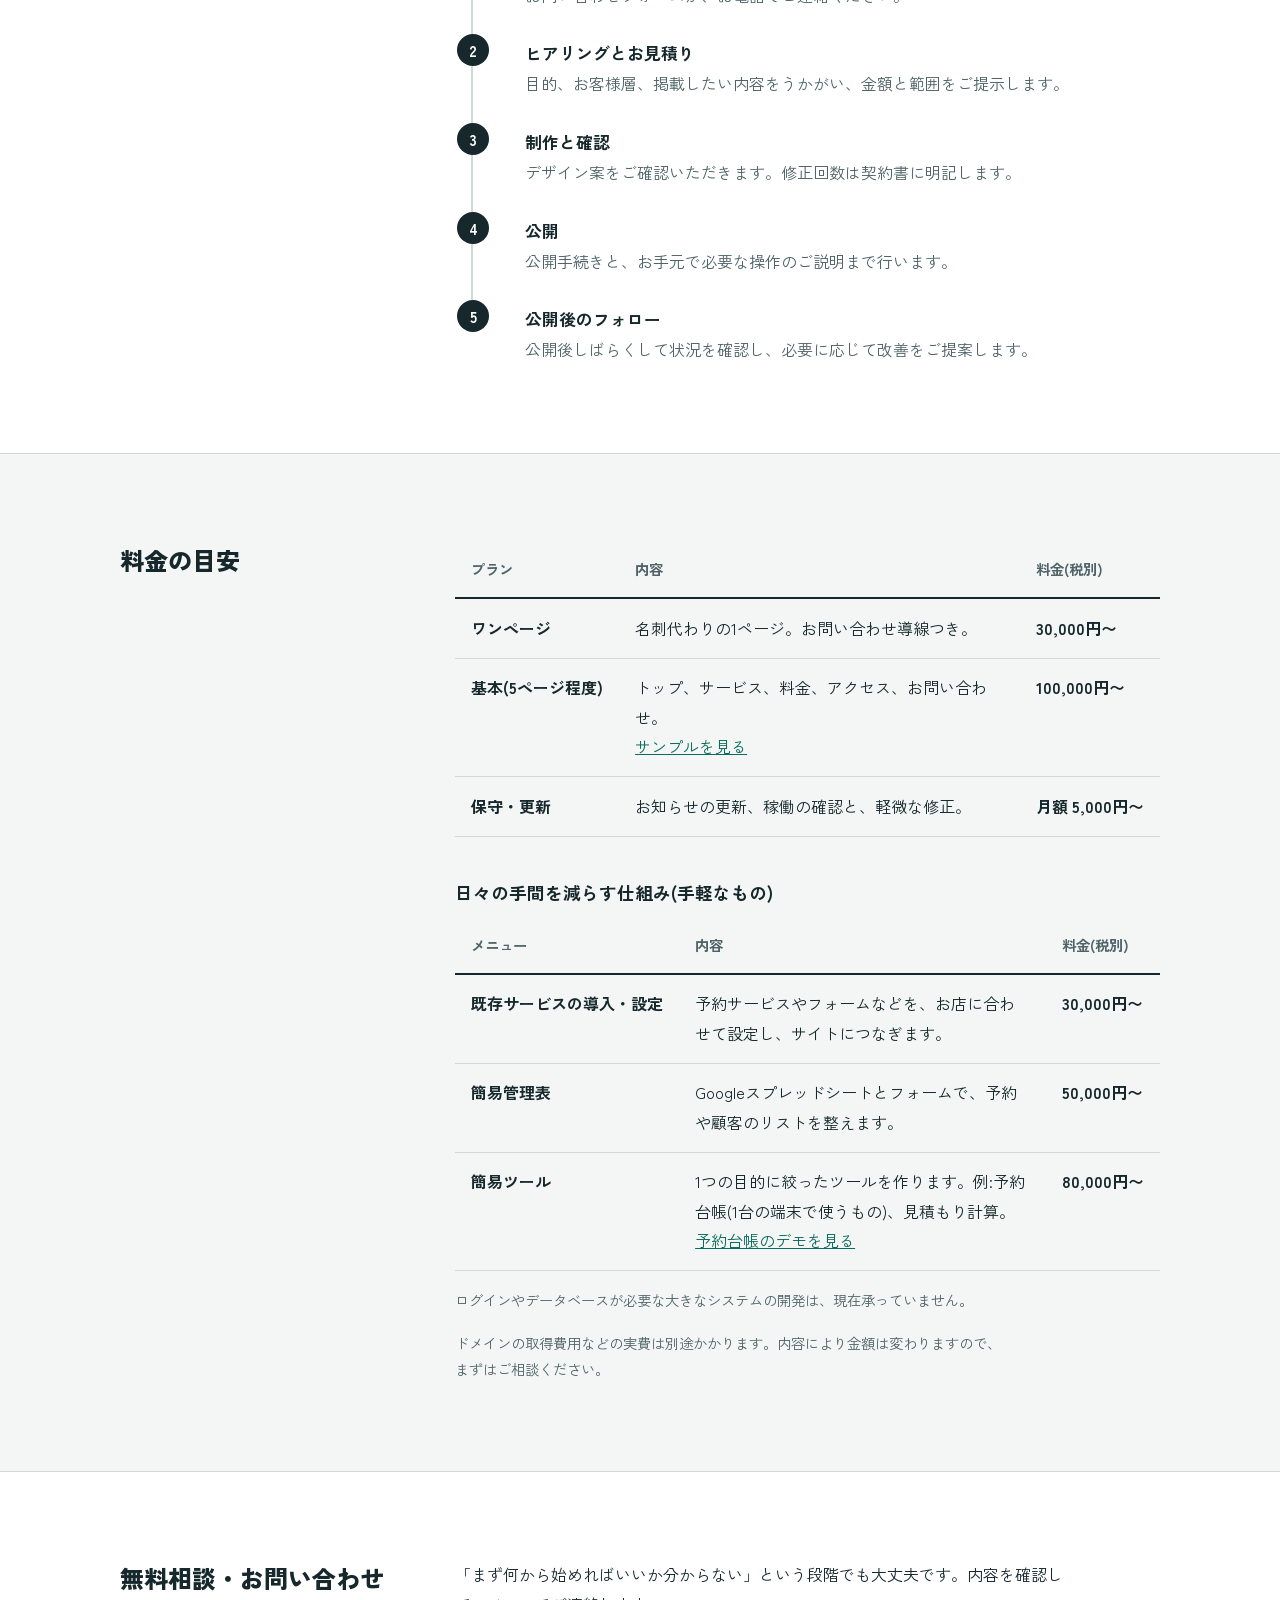
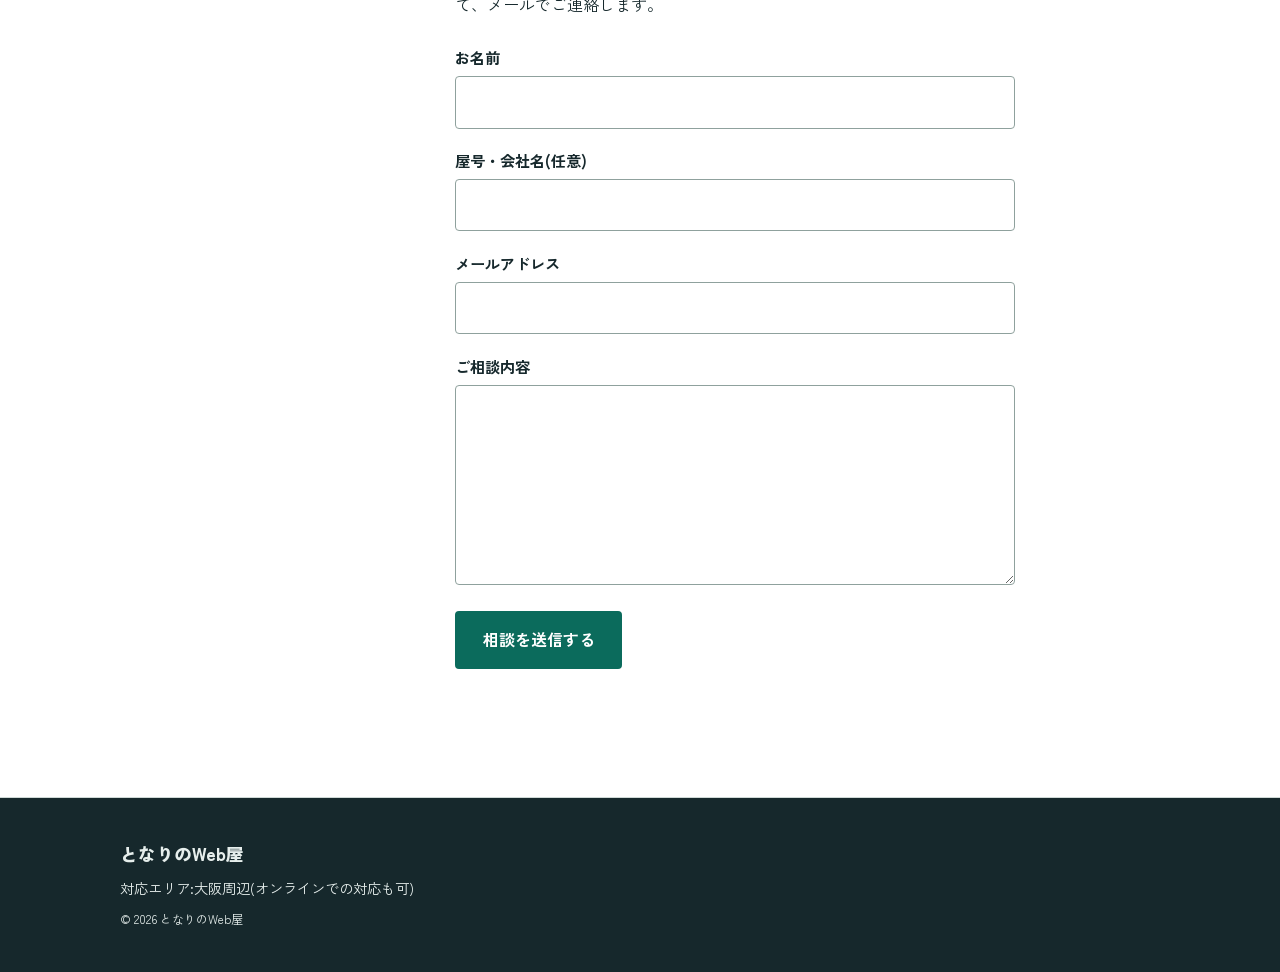
==== commit 915c1579: "Add files via upload" ====
--- a/index.html
+++ b/index.html
@@ -134,6 +134,12 @@
               <p><a href="works/reform-sample/">サンプルを見る</a></p>
             </li>
             <li>
+              <p class="works-tag">サンプル / 美容室(ワンページ)</p>
+              <h3>ヘアサロン ここち</h3>
+              <p>メニューにチェックを入れると、合計金額と所要時間の目安が出る料金表つきのサイトです。ネット予約と電話のボタンを、スマホの画面の下に常に表示します。</p>
+              <p><a href="works/salon-sample/">サンプルを見る</a></p>
+            </li>
+            <li>
               <p class="works-tag">デモ / 予約管理</p>
               <h3>予約台帳(動くデモ)</h3>
               <p>紙やExcelでの予約管理を、ブラウザで置き換えるイメージのデモです。予約の追加、ダブルブッキングの防止、顧客一覧、Excel用のCSV出力を試せます。</p>
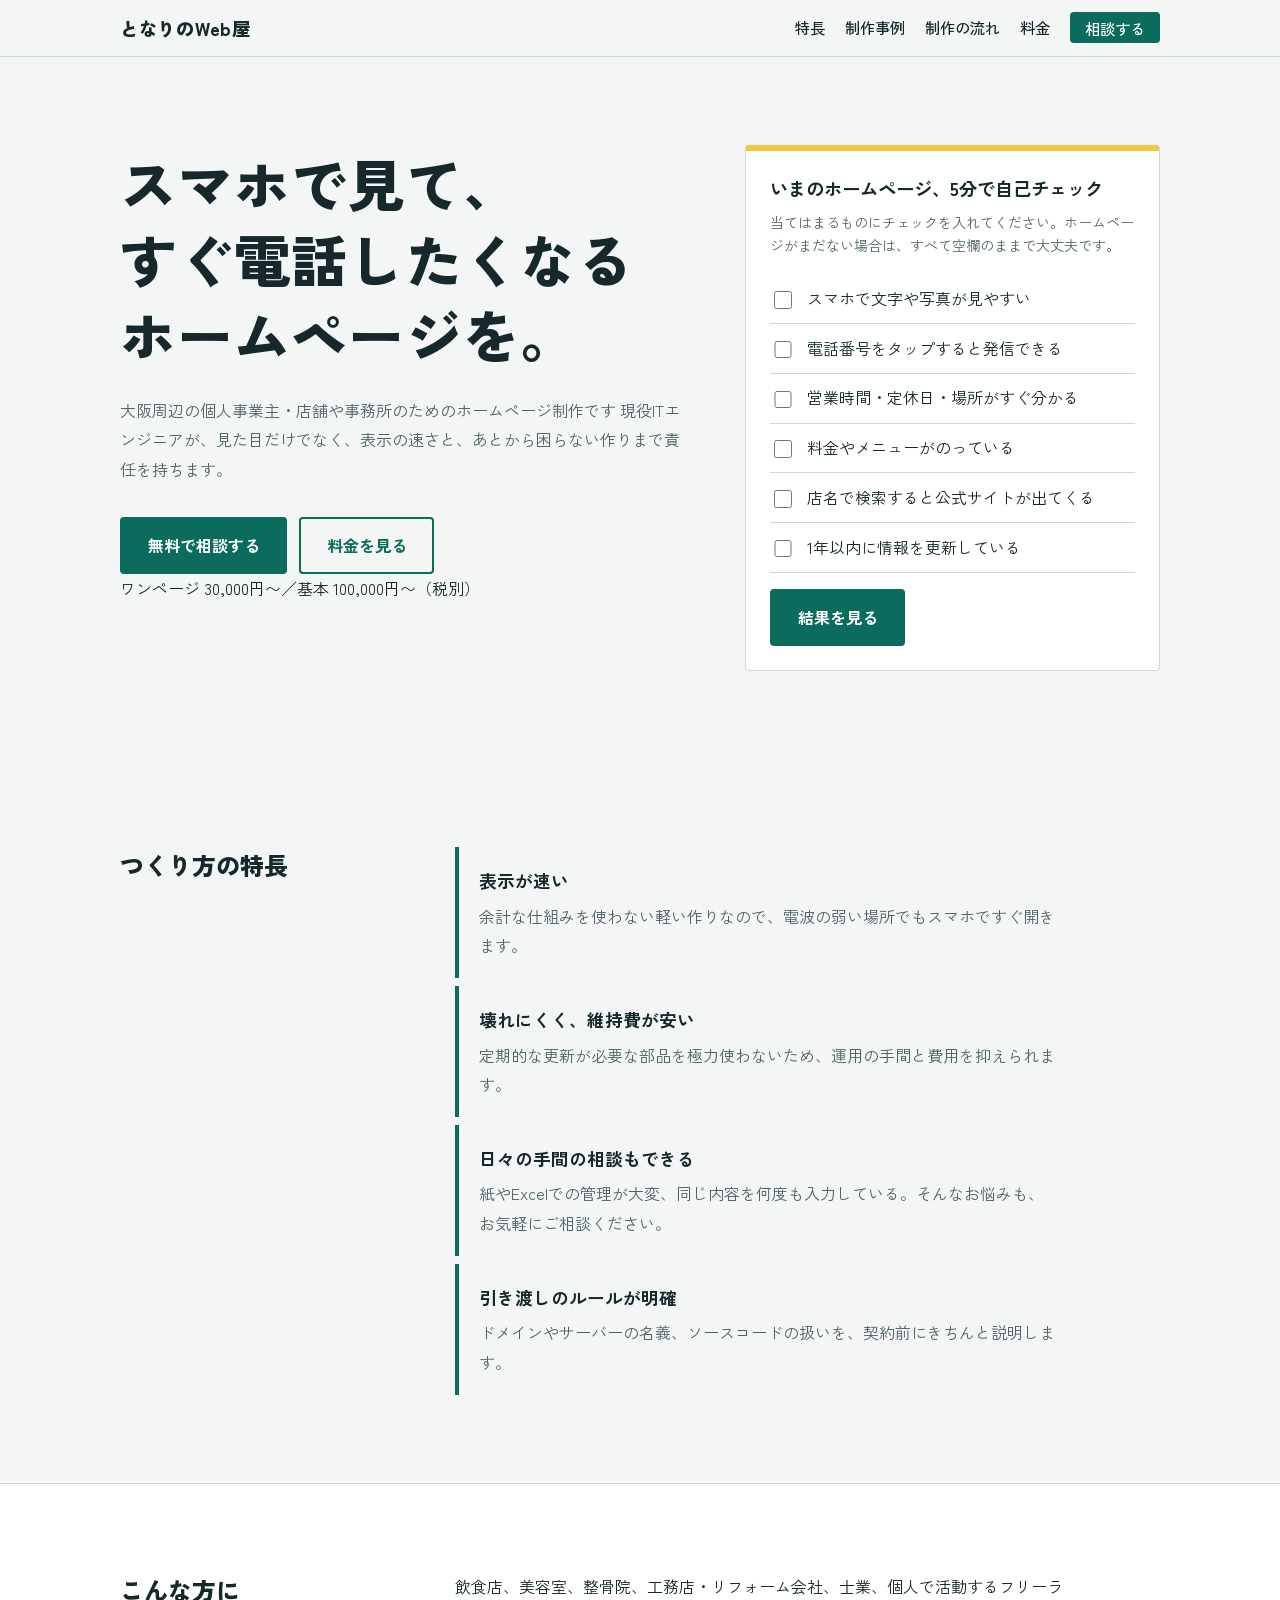
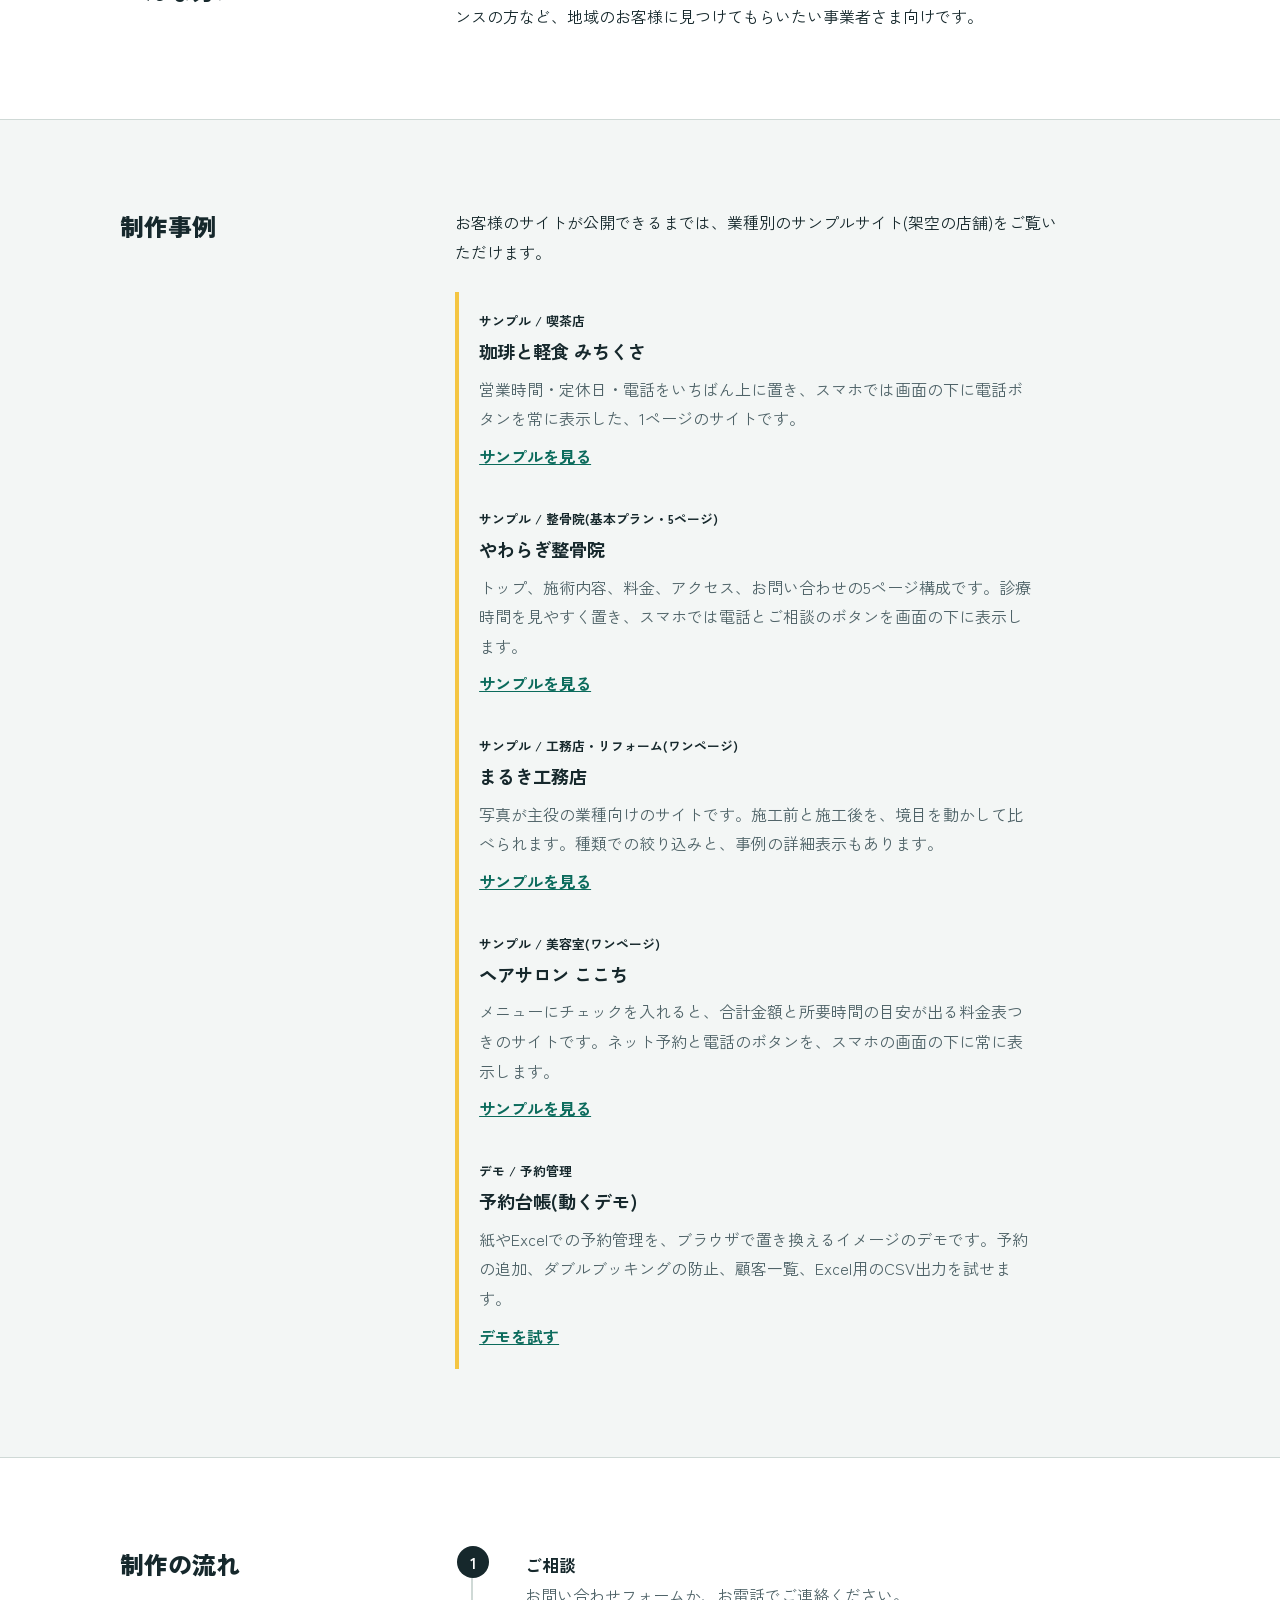
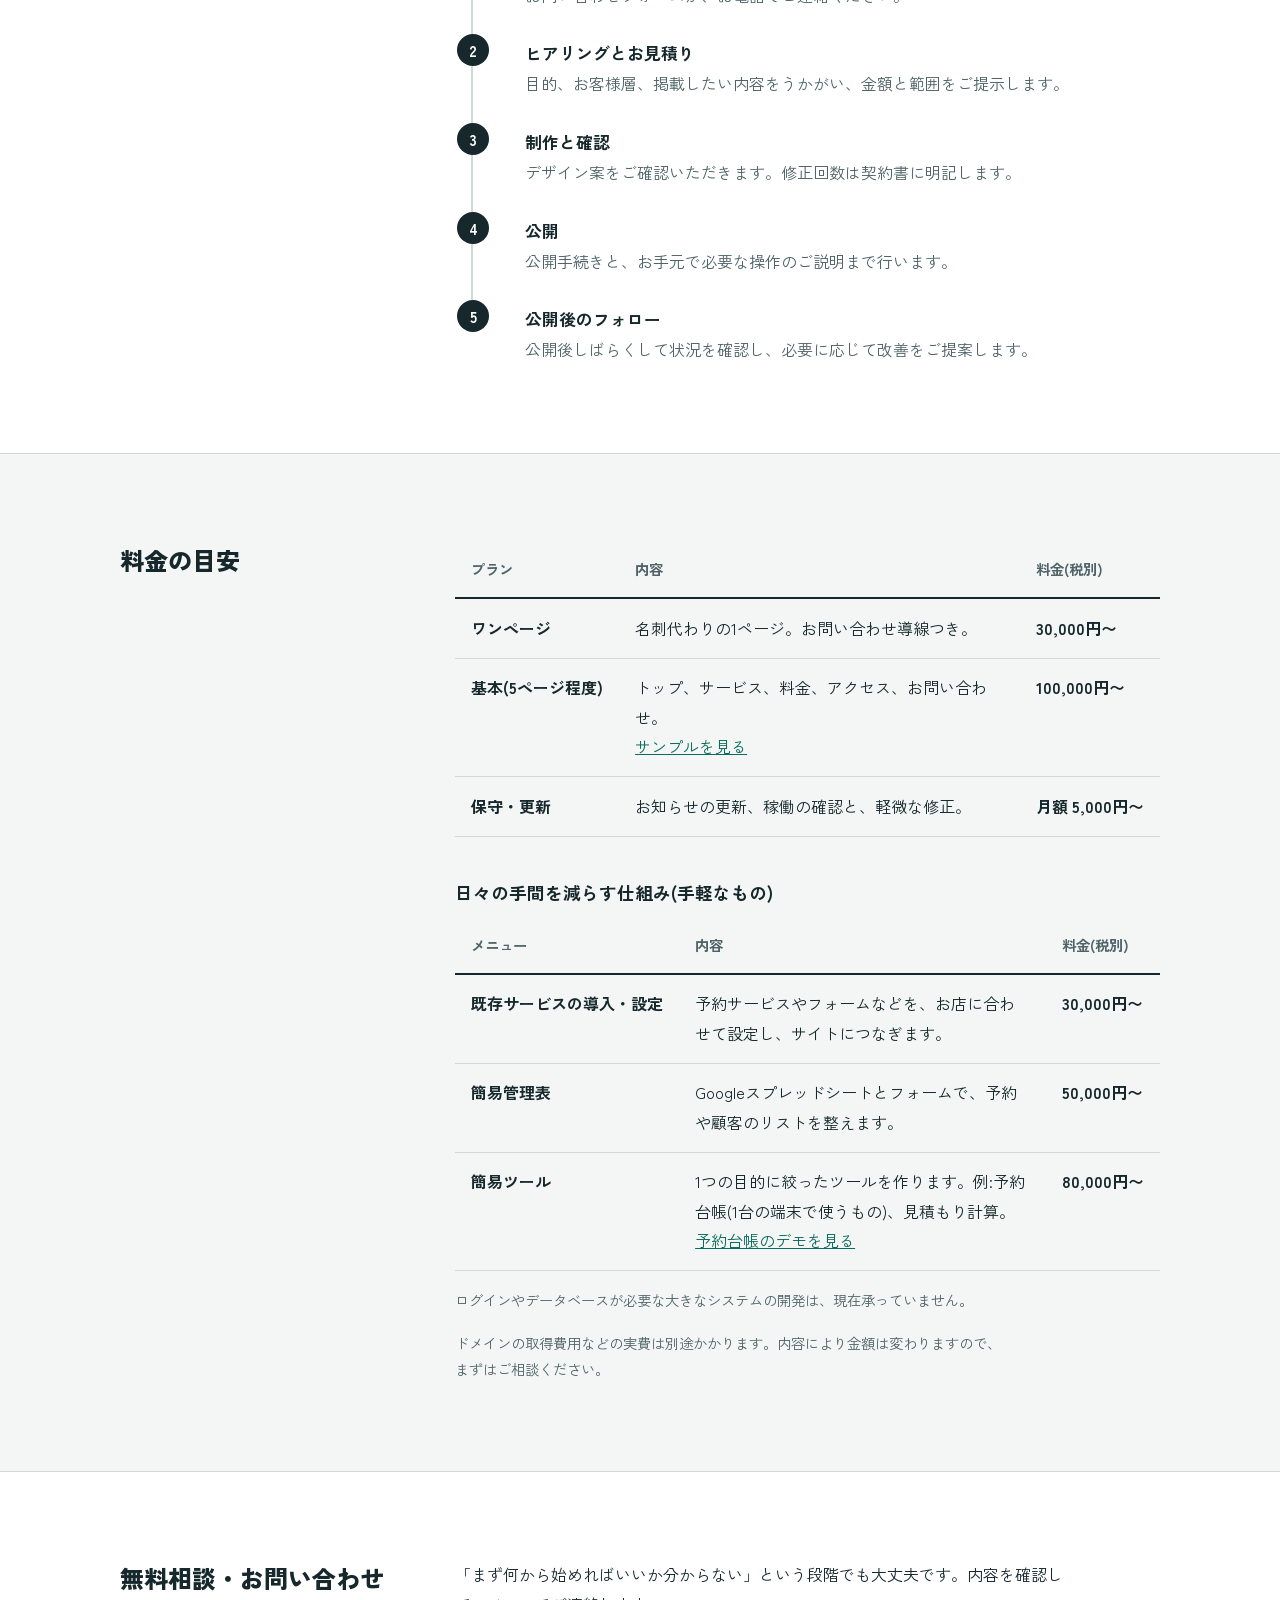
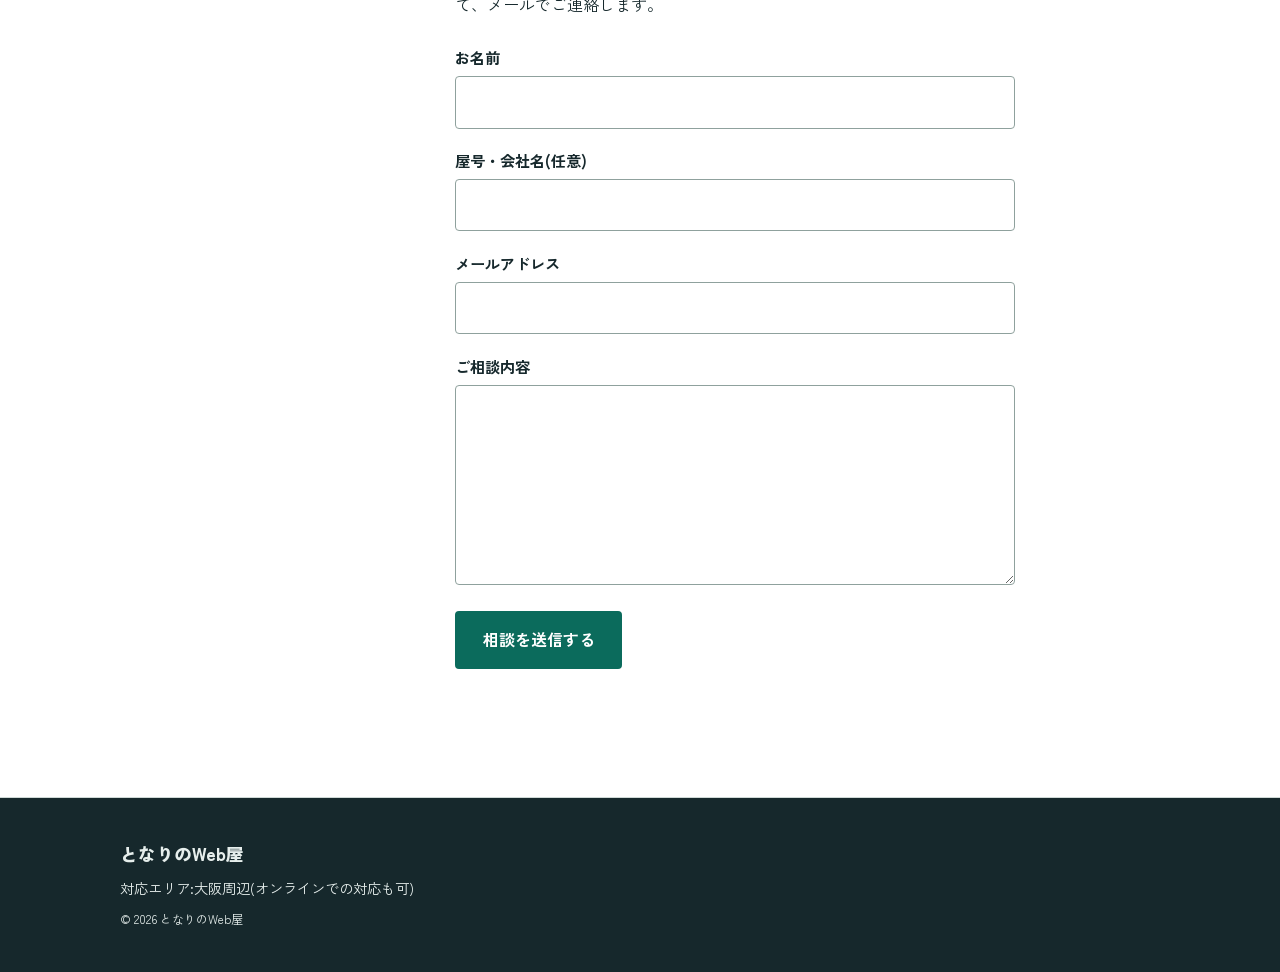
==== commit 245e474c: "Revise description and text for homepage Updated the description meta tag and adjusted text for clar" ====
--- a/index.html
+++ b/index.html
@@ -3,8 +3,8 @@
 <head>
   <meta charset="UTF-8">
   <meta name="viewport" content="width=device-width, initial-scale=1">
-  <title>となりのWeb屋 | 大阪の小さなお店・会社のホームページ制作</title>
-  <meta name="description" content="大阪周辺の個人事業主・小さな会社向けホームページ制作。スマホで見やすく、表示が速く、維持費が安い。現役ITエンジニアが対応します。">
+  <title>となりのWeb屋 | 大阪で店舗や事務所のホームページ制作</title>
+  <meta name="description" content="大阪周辺の個人事業主・店舗や事務所のためのホームページ制作。スマホで見やすく、表示が速く、維持費が安い。現役ITエンジニアが対応します。">
   <meta property="og:title" content="となりのWeb屋 | ホームページ制作">
   <meta property="og:description" content="スマホで見て、すぐ電話したくなるホームページを。">
   <meta property="og:type" content="website">
@@ -42,13 +42,14 @@
             <span>スマホで見て、</span><span>すぐ電話したくなる</span><span>ホームページを。</span>
           </h1>
           <p class="lead">
-            大阪周辺の個人事業主・小さな会社のためのホームページ制作です。
+            大阪周辺の個人事業主・店舗や事務所のためのホームページ制作です
             現役ITエンジニアが、見た目だけでなく、表示の速さと、あとから困らない作りまで責任を持ちます。
           </p>
           <p class="hero-actions">
             <a class="btn" href="#contact">無料で相談する</a>
             <a class="btn btn-ghost" href="#price">料金を見る</a>
           </p>
+          <p>ワンページ 30,000円〜／基本 100,000円〜（税別）</p>
         </div>
 
         <!-- 診断(このページの目玉) -->
@@ -209,7 +210,7 @@
         <div>
           <p class="plain">「まず何から始めればいいか分からない」という段階でも大丈夫です。内容を確認して、メールでご連絡します。</p>
           <!-- TODO: Formspreeで作成したフォームのURLに置き換える(例: https://formspree.io/f/xxxxxxxx) -->
-          <form id="contact-form" class="form" action="https://formspree.io/f/XXXXXXXX" method="POST">
+          <form id="contact-form" class="form" action="https://script.google.com/macros/s/AKfycbx3rqwOurxnKS68LBBJh1imc6hck3A8h2qStC7OuQcu1V3Z2cvPaOrlbTVTpkaPTmkZRA/exec" method="POST">
             <p class="field">
               <label for="name">お名前</label>
               <input id="name" name="name" type="text" autocomplete="name" required>
@@ -243,5 +244,6 @@
       <p><small>&copy; <span id="year">2026</span> となりのWeb屋</small></p>
     </div>
   </footer>
+  <!-- Cloudflare Web Analytics --><script type='module' src='https://static.cloudflareinsights.com/beacon.min.js' data-cf-beacon='{"token": "18f9dbcf11d946dbb8da69ee1b14546d"}'></script><!-- End Cloudflare Web Analytics -->
 </body>
 </html>
